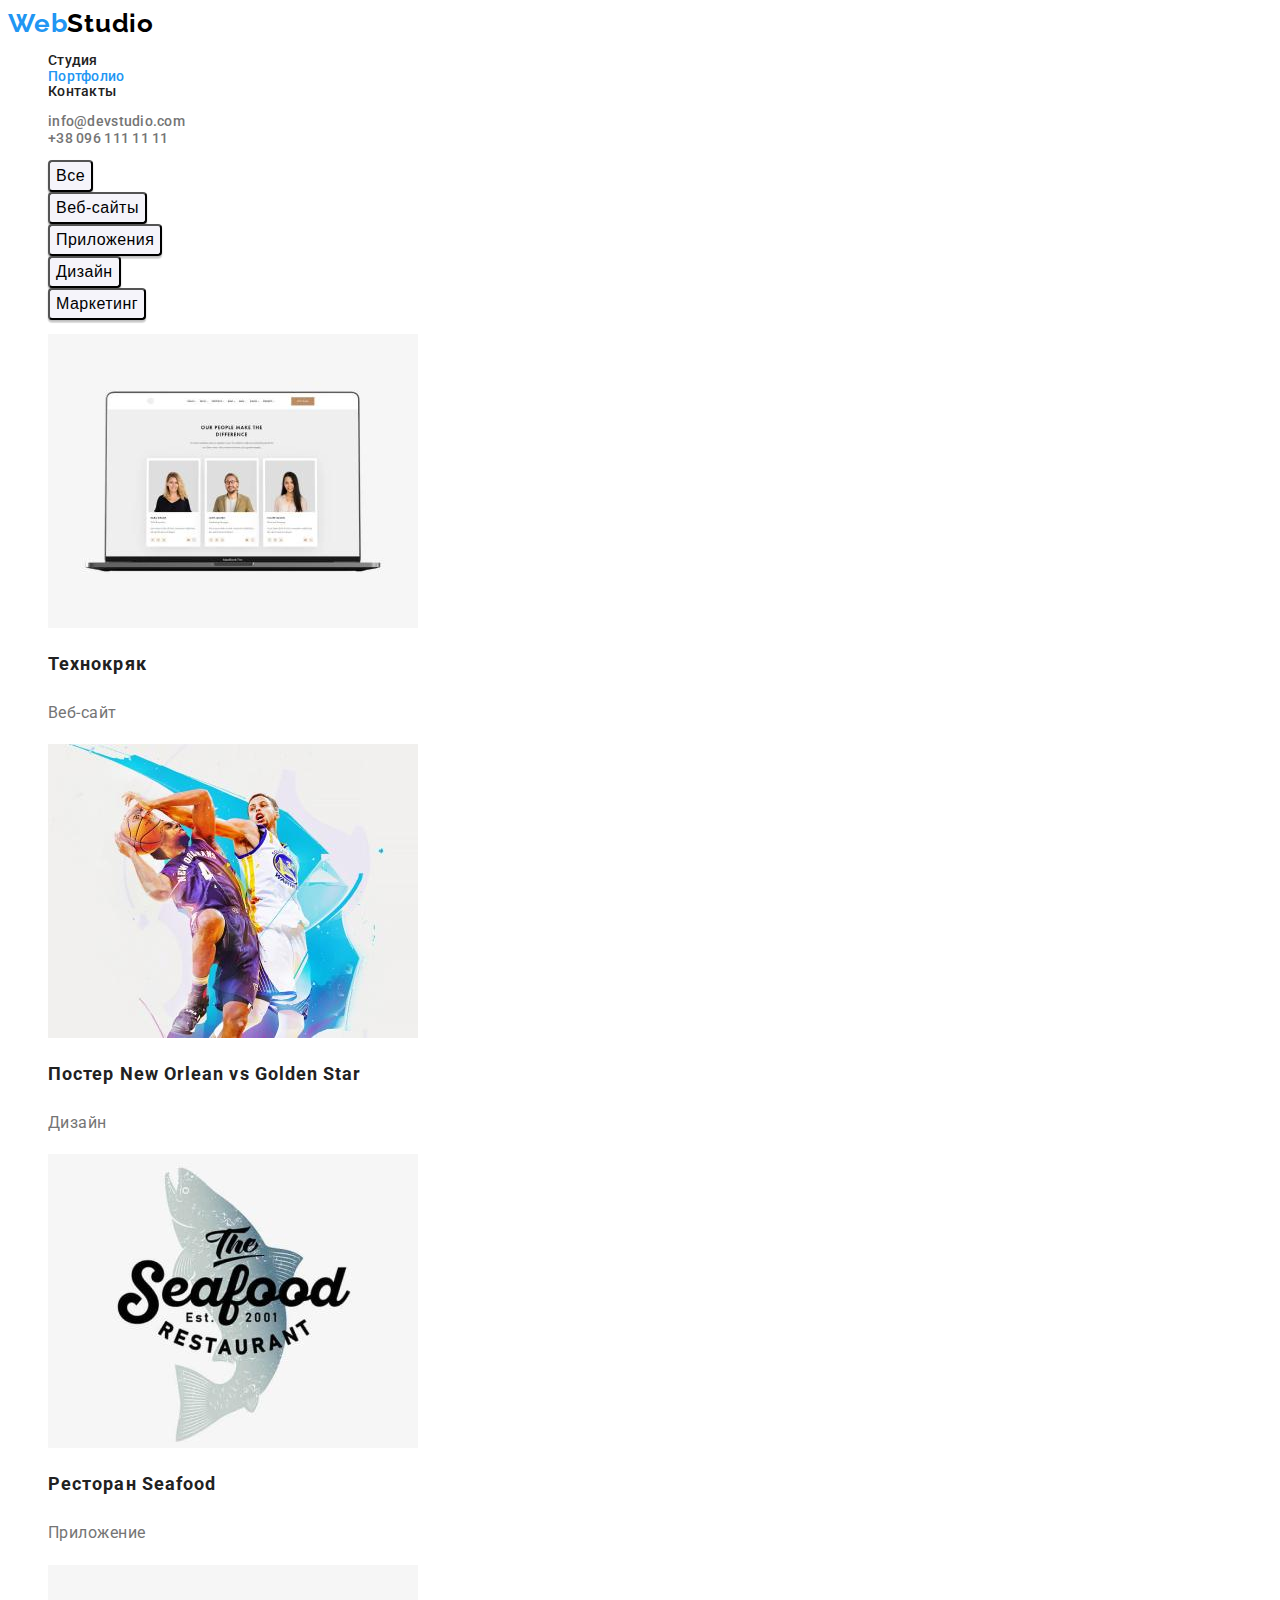
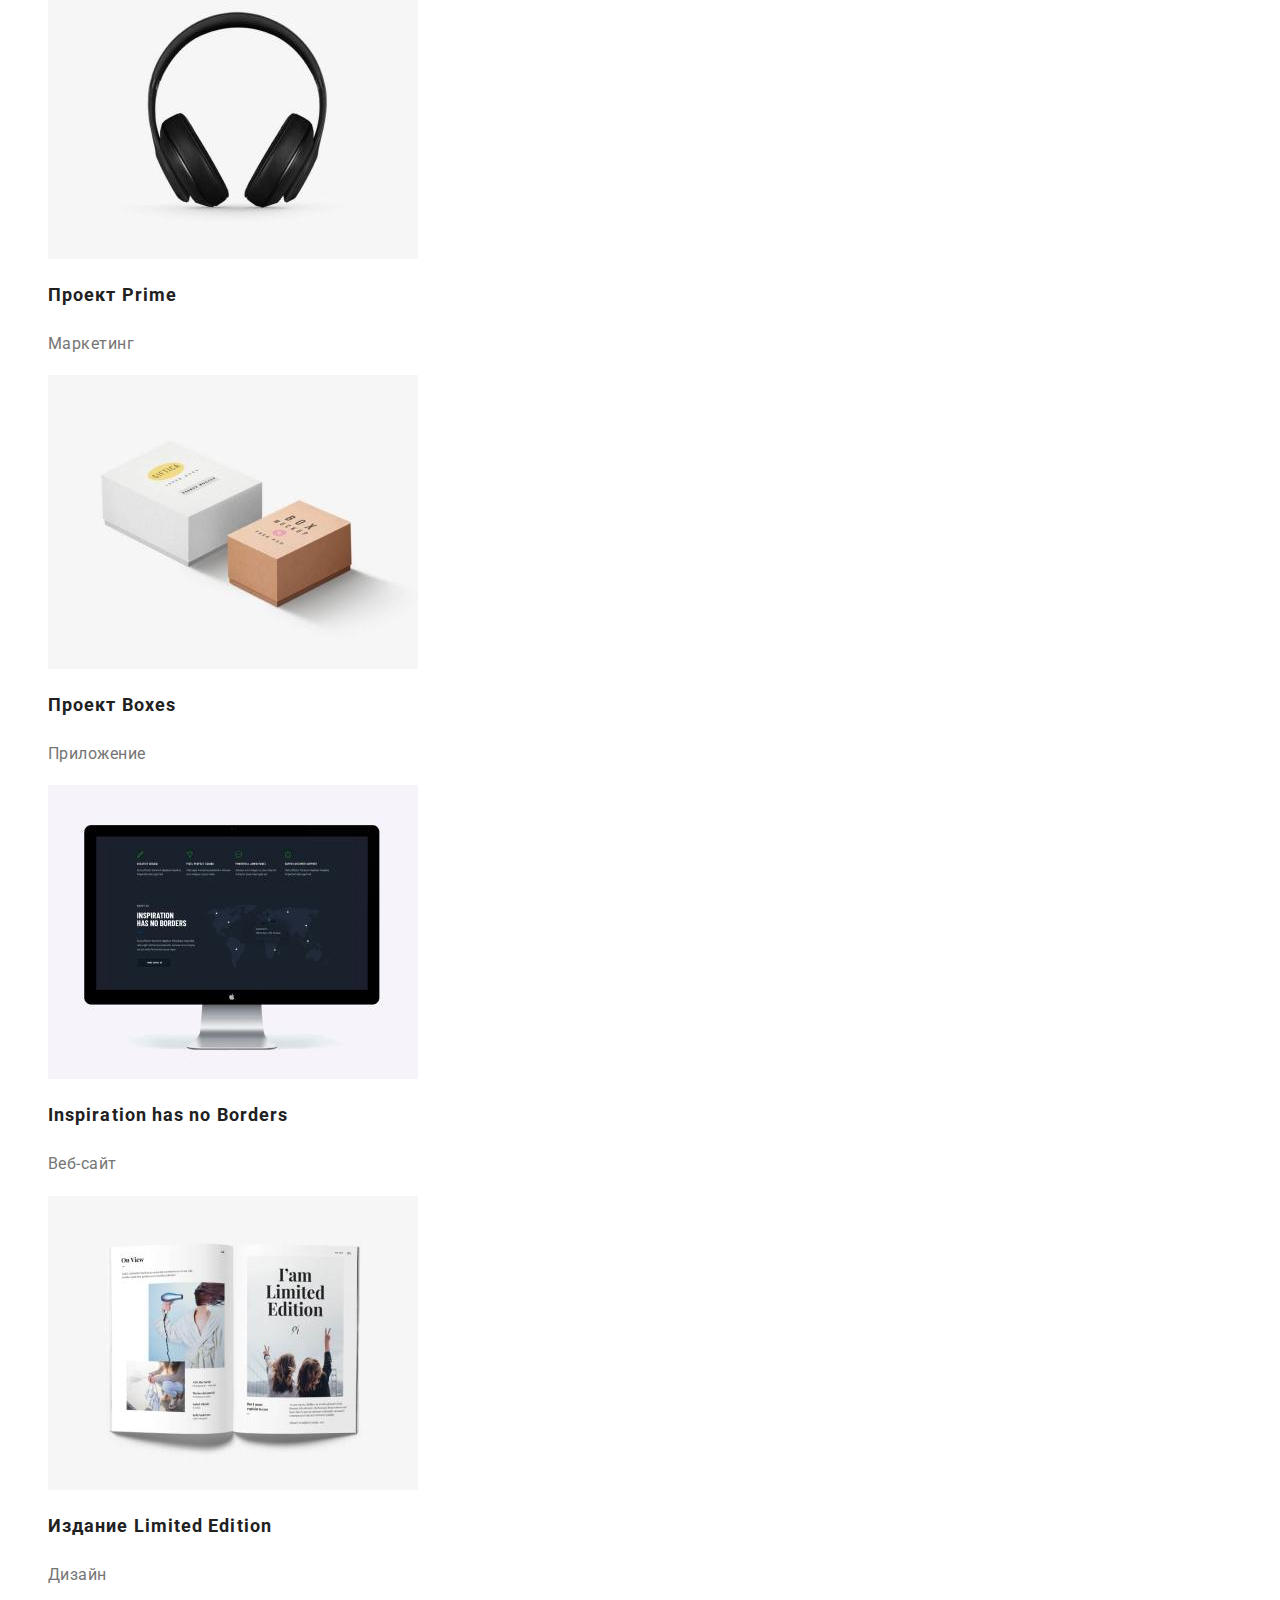
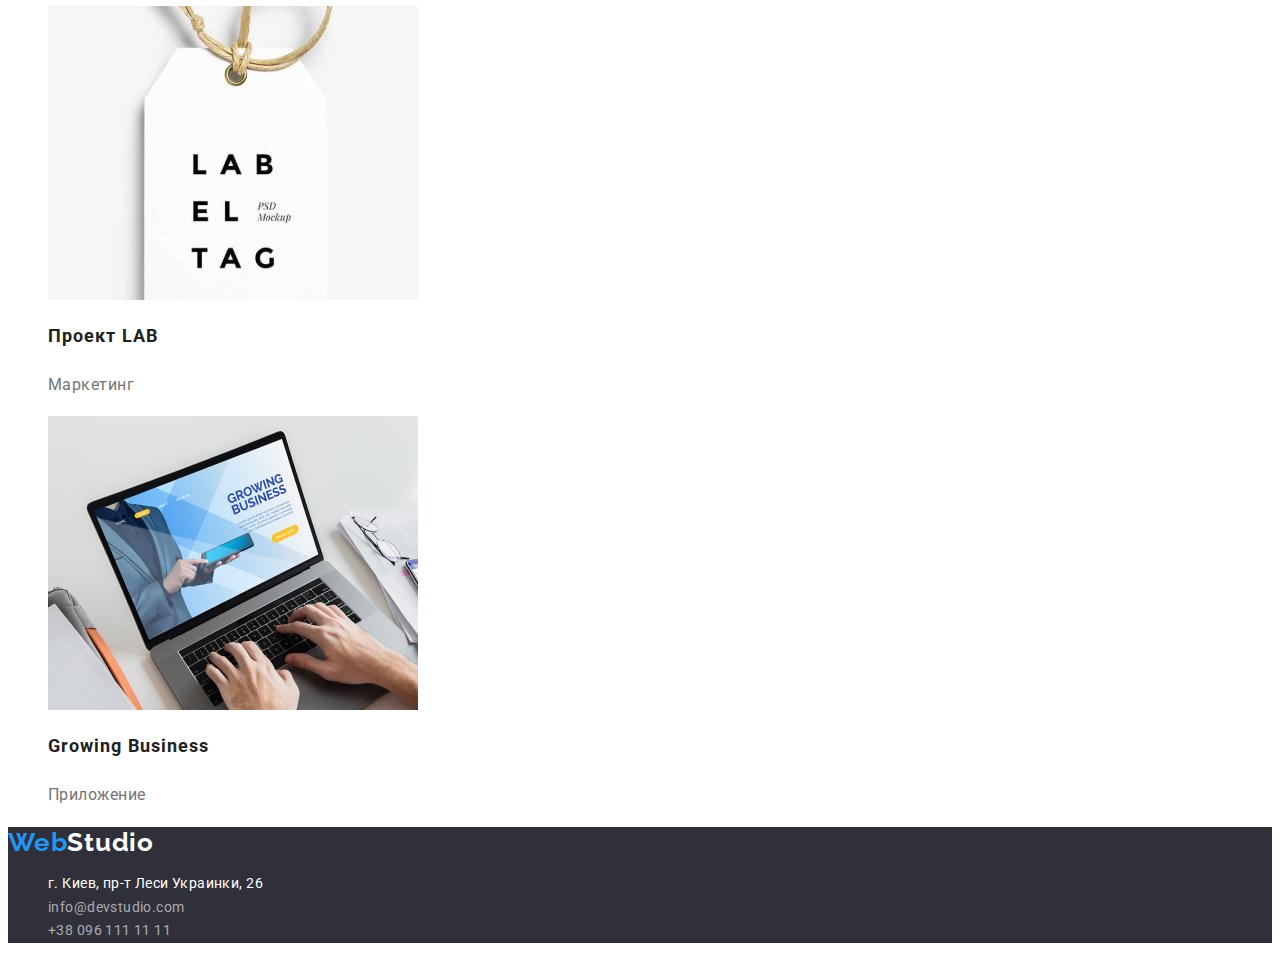
==== portfolio.html @ cdcf745a "перенесла файлы со второго дз" ====
<!DOCTYPE html>
<html lang="ru">
	<head>
		<meta charset="UTF-8" />
		<meta http-equiv="X-UA-Compatible" content="IE=edge" />
		<meta name="viewport" content="width=device-width, initial-scale=1.0" />
		<link rel="stylesheet" href="./css/styles.css" />
    <link rel="preconnect" href="https://fonts.googleapis.com">
<link rel="preconnect" href="https://fonts.gstatic.com" crossorigin>
<link href="https://fonts.googleapis.com/css2?family=Montserrat:wght@400;700&family=Raleway:wght@700&family=Roboto:wght@400;500;700;900&display=swap" rel="stylesheet"> 
		<title>Портфолио компании WebStudio</title>
	</head>
  <body>
    <!--Шапка сайта-->
    <header class="header">
			<nav class="header-nav">
				<a href="./index.html" class="logo"><span class="logo-web">Web</span>Studio</a>

				<ul class="menu-nav">
					<li><a class="nav-link" href="./index.html">Студия</a></li>
					<li><a class="nav-link act" href="./portfolio.html">Портфолио</a></li>
					<li><a class="nav-link" href="">Контакты</a></li>
				</ul>
			</nav>
			<ul class="menu-nav-cont">
				<li><a class="nav-cont" href="mailto:info@devstudio.com">info@devstudio.com</a></li>
				<li><a class="nav-cont" href="tel:+380961111111">+38 096 111 11 11</a></li>
			</ul>
		</header>

    <!--Основной окнтент-->
    <main>

      <h1 class="visually-hidden">Портфолио наших работ</h1>
      <!--Меню портфолио-->
      <section class="menu-btn">
        <ul class="menu-btn-list">
          <li><button type="button" class="filtre">Все</button></li>
          <li><button type="button" class="filtre">Веб-сайты</button></li>
          <li><button type="button" class="filtre">Приложения</button></li>
          <li><button type="button" class="filtre">Дизайн</button></li>
          <li><button type="button" class="filtre">Маркетинг</button></li>
        </ul>

        <!--Портфолио-->

        <ul>
          <li class="portfolio-cart">
            <a href="" target="_blank" class="cart-link"><img src="./images/1img.jpg" alt="" />
            <h2 class="portfolio-title">Технокряк</h2>
            <p class="portfolio-text">Веб-сайт</p>
          </a>
          </li>
          <li class="portfolio-cart">
            <a href="" target="_blank" class="cart-link"><img src="./images/2img.jpg" alt="" />
            <h2 class="portfolio-title">Постер New Orlean vs Golden Star</h2>
            <p class="portfolio-text">Дизайн</p>
          </a>
          </li>
          <li class="portfolio-cart">
            <a href="" target="_blank" class="cart-link"><img src="./images/3img.jpg" alt="" />
            <h2 class="portfolio-title">Ресторан Seafood</h2>
            <p class="portfolio-text">Приложение</p>
          </a>
          </li>
          <li class="portfolio-cart">
            <a href="" target="_blank" class="cart-link"><img src="./images/4img.jpg" alt="" />
            <h2 class="portfolio-title">Проект Prime</h2>
            <p class="portfolio-text">Маркетинг</p>
          </a>
          </li>
          <li class="portfolio-cart">
            <a href="" target="_blank" class="cart-link"><img src="./images/5img.jpg" alt="" />
            <h2 class="portfolio-title">Проект Boxes</h2>
            <p class="portfolio-text">Приложение</p>
          </a>
          </li>
          <li class="portfolio-cart">
            <a href="" target="_blank" class="cart-link"><img src="./images/6img.jpg" alt="" />
            <h2 class="portfolio-title">Inspiration has no Borders</h2>
            <p class="portfolio-text">Веб-сайт</p>
          </a>
          </li>
          <li class="portfolio-cart">
            <a href="" target="_blank" class="cart-link"><img src="./images/7img.jpg" alt="" />
            <h2 class="portfolio-title">Издание Limited Edition</h2>
            <p class="portfolio-text">Дизайн</p>
          </a>
          </li>
          <li class="portfolio-cart">
            <a href="" target="_blank" class="cart-link"><img src="./images/8img.jpg" alt="" />
            <h2 class="portfolio-title">Проект LAB</h2>
            <p class="portfolio-text">Маркетинг</p>
          </a>
          </li>
          <li class="portfolio-cart">
            <a href="" target="_blank" class="cart-link"><img src="./images/9img.jpg" alt="" />
            <h2 class="portfolio-title">Growing Business</h2>
            <p class="portfolio-text">Приложение</p>
          </a>
          </li>
        </ul>
      </section>
    </main>
    <!--Футер-->
		<footer class="footer-section">
			<a href="./index.html" class="logo"><span class="logo-web">Web</span><span class="footer-studio">Studio</span></a>
			<address>
				<ul class="contact-footer">
					<li>
						<a class="address" href="https://goo.gl/maps/L429s9yHfbcvS6HbA" target="_blank" rel="noopener noreferrer nofollow">г. Киев, пр-т Леси Украинки, 26</a>
					</li>
					<li><a class="footer-cont" href="mailto:info@devstudio.com">info@devstudio.com</a></li>
				    <li><a class="footer-cont" href="tel:+380961111111">+38 096 111 11 11</a></li>
				</ul>
			</address>
		</footer>
  </body>
</html>
---- css/styles.css ----
/* Основные цвета:
Цвет заголовков #212121
Цвет текста #757575
Белый цвет #FFFFFF
Фон Героя и подвала #2F303A
Цвет Акцыента #2196F3
Второй акцент кнопки #188CE8
Цвет почты/тел в подвале rgba(255, 255, 255, 0.6)
Цвет фона Наша команда #F5F4FA
Черный цвет #000000
Тень кнопки в портфолио box-shadow:
0px 3px 1px rgba(0, 0, 0, 0.1), 
0px 1px 2px rgba(0, 0, 0, 0.08), 
0px 2px 2px rgba(0, 0, 0, 0.12);
*/

:root {
  --h-text-color:#212121;
  --text-color:#757575;
  --white-color:#FFFFFF;
  --hero-back-color:#2F303A;
  --accent-color:#2196F3;
  --button-accent-color:#188CE8;
  --fot-con-text-color:rgba(255, 255, 255, 0.6);
  --team-back-color:#F5F4FA;
  --black-color: #000000;
  --box-shadow-color: 
  0px 3px 1px rgba(0, 0, 0, 0.1), 
  0px 1px 2px rgba(0, 0, 0, 0.08), 
  0px 2px 2px rgba(0, 0, 0, 0.12);
}

/* BODY */

body {
  background-color: var(--white-color);
  color: var(--text-color);
  font-family: Roboto, sans-serif;
  letter-spacing: 0.03em;
  font-size: 14px;
}

/* HEADER */

.logo {
color: var(--black-color);
font-family: 'Raleway';
font-weight: 700;
font-size: 26px;
line-height: 1.2;
letter-spacing: 0.03em;
text-decoration: none;
}

.logo-web {
    color: var(--accent-color);
}

.header-nav {
  font-weight: 500;
  line-height: 1.1;
  letter-spacing: 0.02em;
}

.menu-nav {
  list-style: none;
}

.logo, .nav-link, .nav-cont {
  text-decoration: none;
}

.menu-nav .nav-link {
  color: var(--h-text-color);
}

.nav-menu .nav-link {
    color:var(--h-text-color);
    list-style: none;
    font-weight: 500;
    line-height: 1.1;
    letter-spacing: 0.02em;

}

.menu-nav .nav-link.act {
    color: var(--accent-color);
}

.menu-nav-cont {
  list-style: none;
}

.nav-cont {
    color:var(--text-color);
    font-weight: 500;
    line-height: 1.1;
    letter-spacing: 0.02em;
}

.nav-cont:hover,
.nav-cont:focus {
    color: var(--accent-color);
}

/* HERO */

.hero {
    background: var(--hero-back-color);
}

.hero-title {
    font-weight: 900;
    text-align: center;
    font-weight: 900;
    font-size: 44px;
    line-height: 1.4;
    letter-spacing: 0.06em;
    text-transform: uppercase;
    color: var(--white-color);
  }

  /* BUTTOM */
  .button {
    font-weight: 700;
    font-size: 16px;
    line-height: 1.5;
    color: var(--white-color);
    background: var(--accent-color);
    width: 200px;
    height: 50px;
    letter-spacing: 0.06em;
  }

  .button:hover,
  .button:focus {
    background: var(--button-accent-color);
    
  }

/* Особенности компании */
.visually-hidden {
  position: absolute; 
  width: 1px; 
  height: 1px; 
  margin: -1px; 
  border: 0; 
  padding: 0; 
  white-space: nowrap; 
  clip-path: inset(100%); 
  clip: rect(0 0 0 0); 
  overflow: hidden;
  }

  .skils-com-lict {
    list-style: none;
  }

.com-item-title {
  font-weight: 700;
  font-size: 14px;
  line-height: 1.1;
  letter-spacing: 0.03em;
  text-transform: uppercase;
  color: var(--h-text-color);
}

.com-item-text {
  line-height: 1.7;
  letter-spacing: 0.03em;
}
  
/* Чемы мы занимаемся */

.work-title {
  font-weight: 700;
  font-size: 36px;
  line-height: 1.16;
  text-align: center;
  letter-spacing: 0.03em;
  color: var(--h-text-color);
}

.work-list {
  list-style: none;
}

  /* Наша команда */

 .team {
    background-color: var(--team-back-color);
 }
 
 .team-title {
  font-weight: 700;
  font-size: 36px;
  line-height: 1.16;
  text-align: center;
  letter-spacing: 0.03em;
  color: var(--h-text-color);
 }

 .team-list {
  list-style: none;
 }

 .cart-team {
background-color: var(--white-color);
 }

.cart-title {
  text-align: center;
  font-weight: 500;
  font-size: 16px;
  line-height: 1.18;
  letter-spacing: 0.03em;
  color: var(--h-text-color);
}

 .cart-text {
  text-align: center;
  font-size: 16px;
  line-height: 1.18;
  letter-spacing: 0.03em;
 }


 /* Страница Портфолио */

.menu-btn-list {
  list-style: none;
}

.filtre {
  text-align: center;
  letter-spacing: 0.03em;
  background: var(--team-back-color);
  border-radius: 4px;
  font-weight: 500;
  font-size: 16px;
  line-height: 1.62;
  box-shadow: var(--box-shadow-color);
}

.filtre:hover,
.filtre:focus {
  background: var(--accent-color);
  color: var(--white-color);
}

.portfolio-cart {
  background: var(--white-color);
  list-style: none;
}

.cart-link {
  text-decoration: none;
}

.portfolio-title {
  font-weight: 700;
  font-size: 18px;
  line-height: 2;
  letter-spacing: 0.06em;
  color: var(--h-text-color);
}

.portfolio-text {
  color: var(--text-color);
  font-size: 16px;
  line-height: 1.9;
  letter-spacing: 0.03em;
}

  /* FOOTER */

  .footer-section {
    background-color: var(--hero-back-color);

  }

.contact-footer {
  font-style: normal;
  list-style: none;
}

.address, .footer-cont {
  text-decoration: none;
} 

.footer-studio {
  color: var(--white-color);
}

  .address {
    line-height: 1.7;
    letter-spacing: 0.03em;
    color: var(--white-color);
  }

  .address:hover,
  .address:focus {
    color: var(--accent-color);
}

  .footer-cont {
    line-height: 1.7;
    letter-spacing: 0.03em;
    color: var(--fot-con-text-color);
}

.footer-cont:hover,
.footer-cont:focus {
    color: var(--accent-color);
}
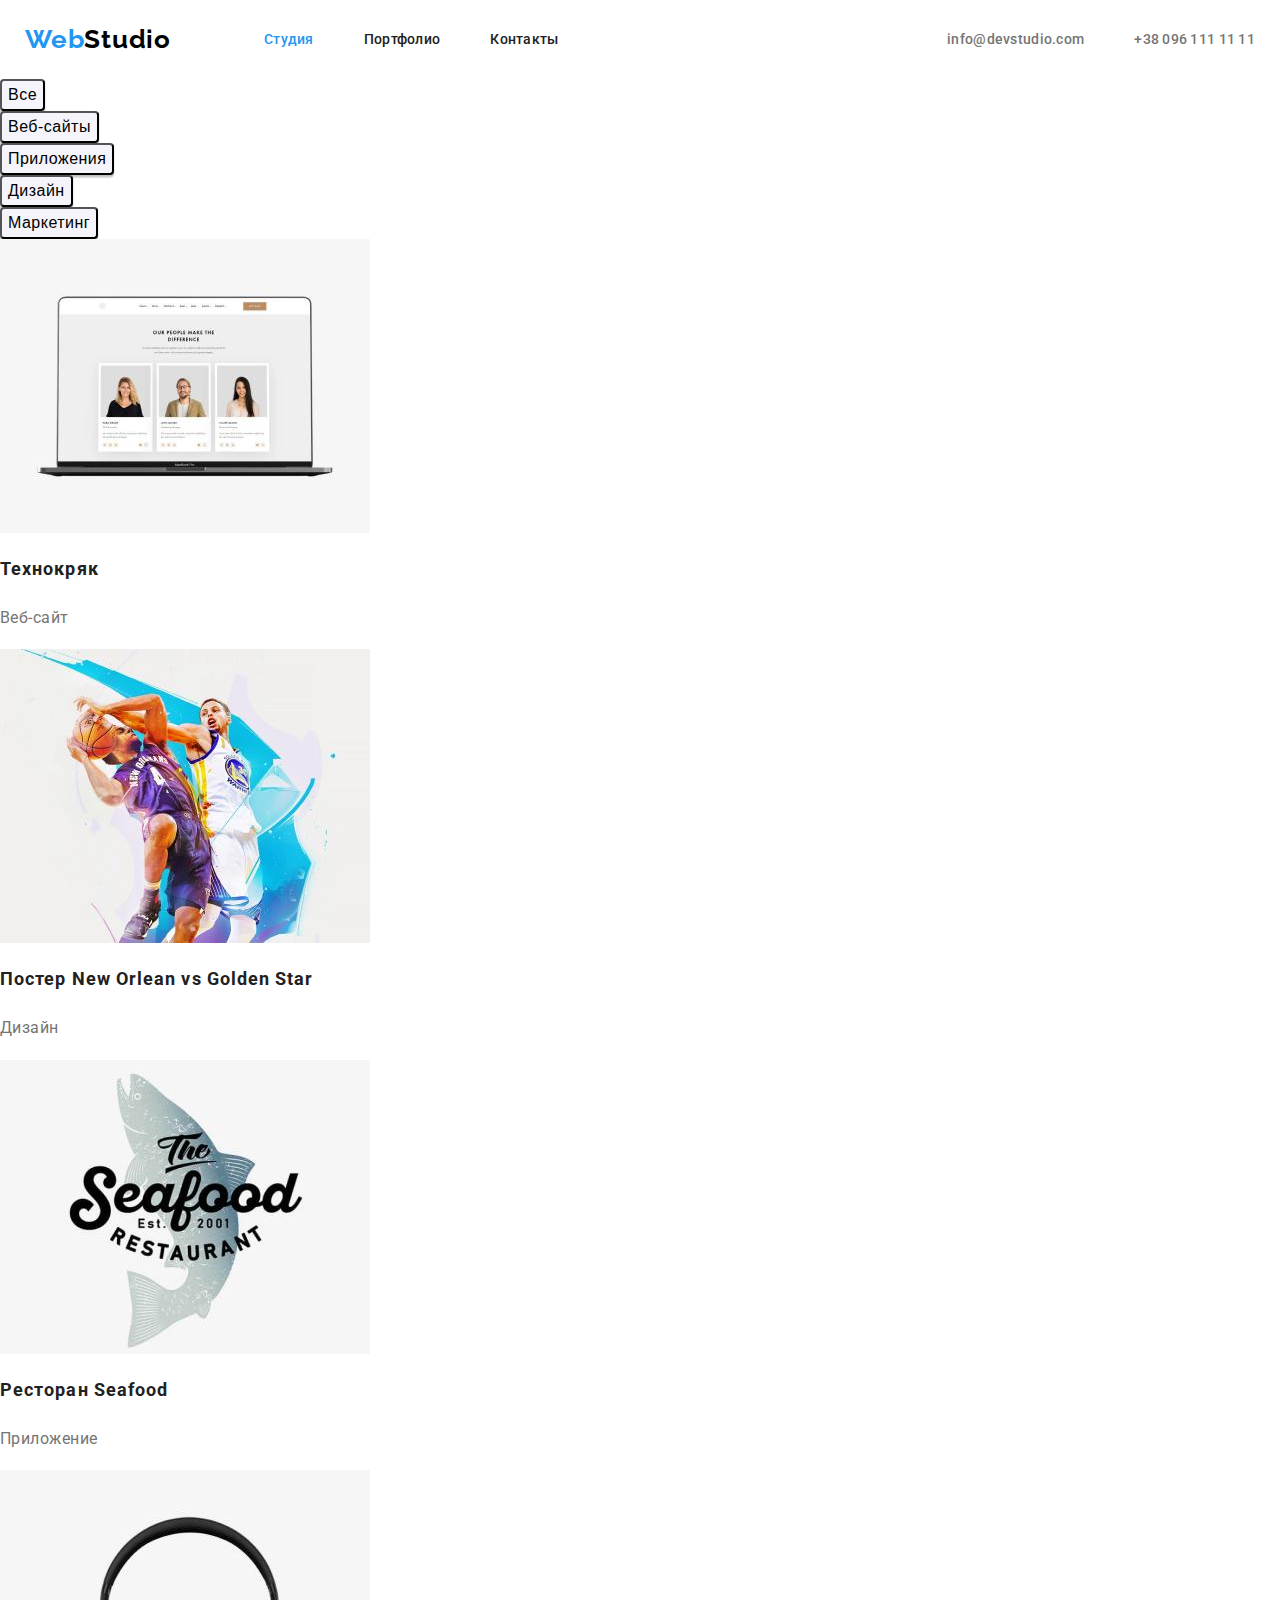
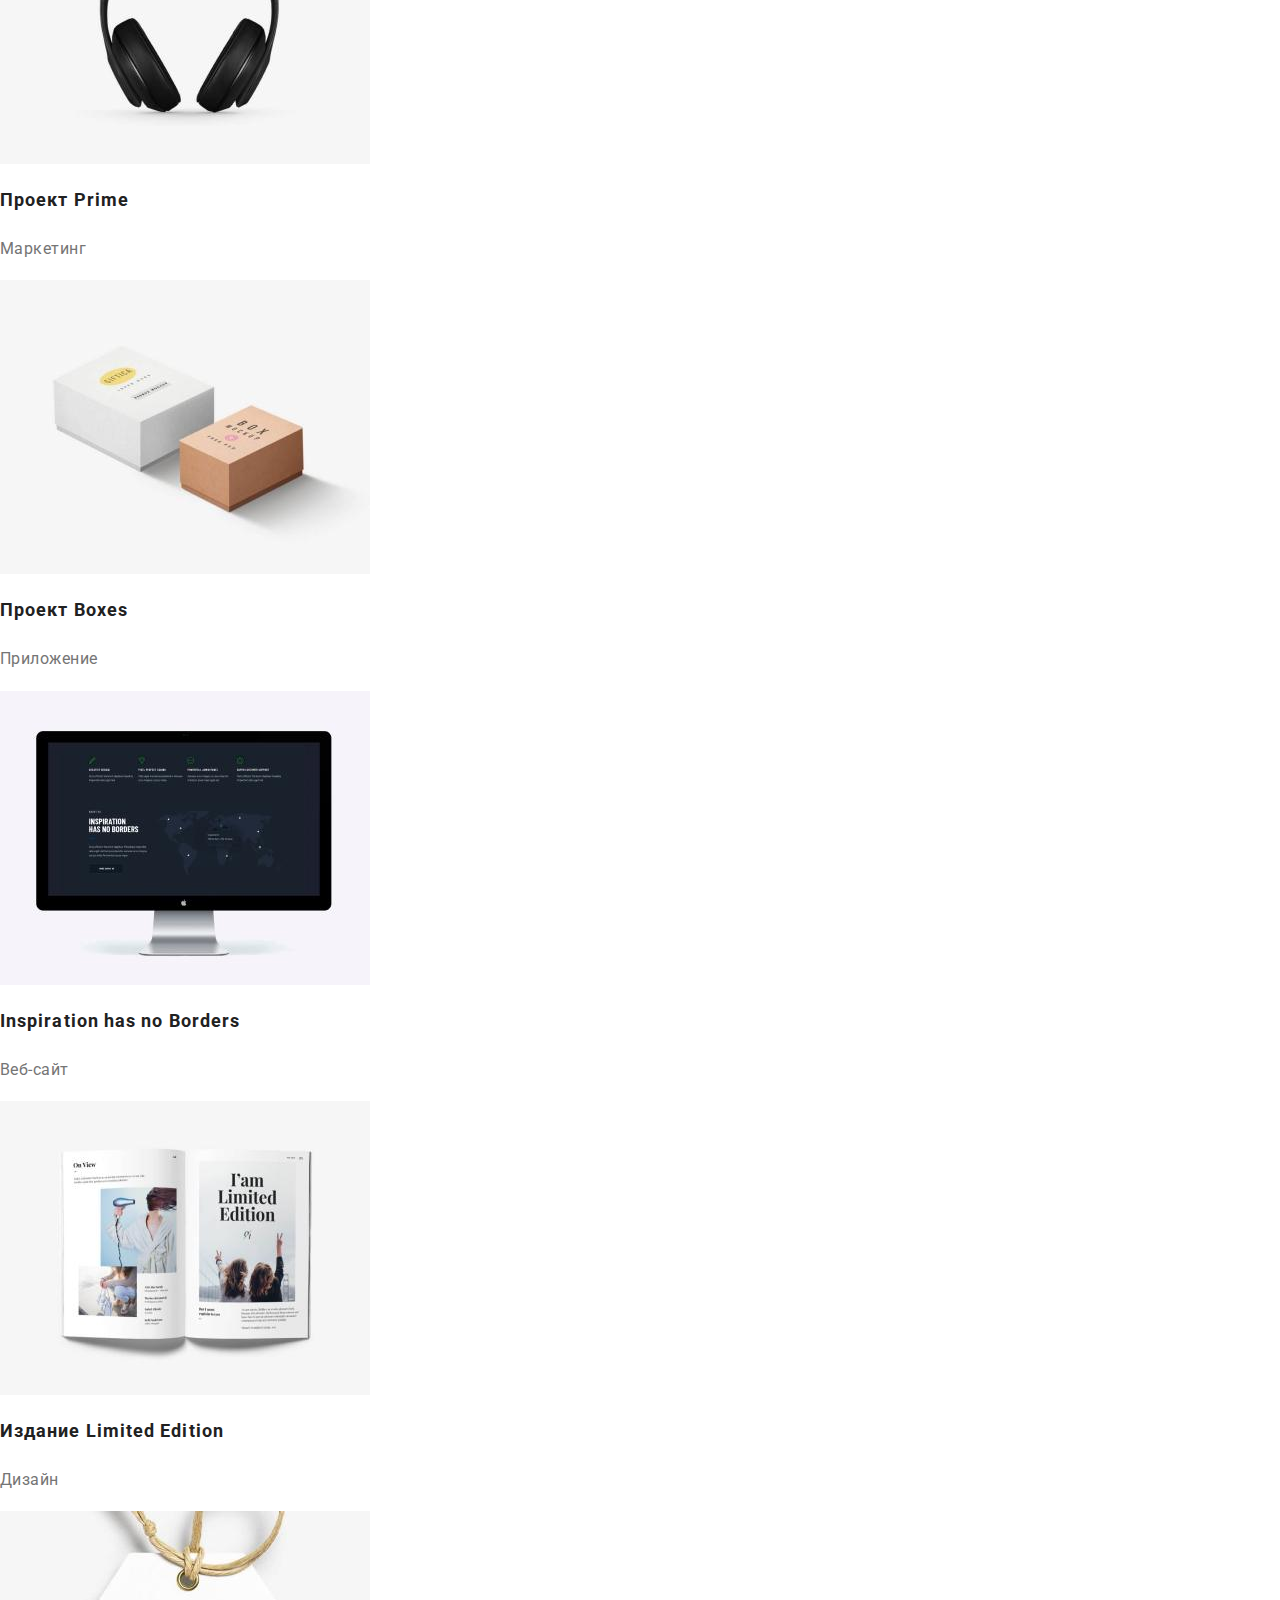
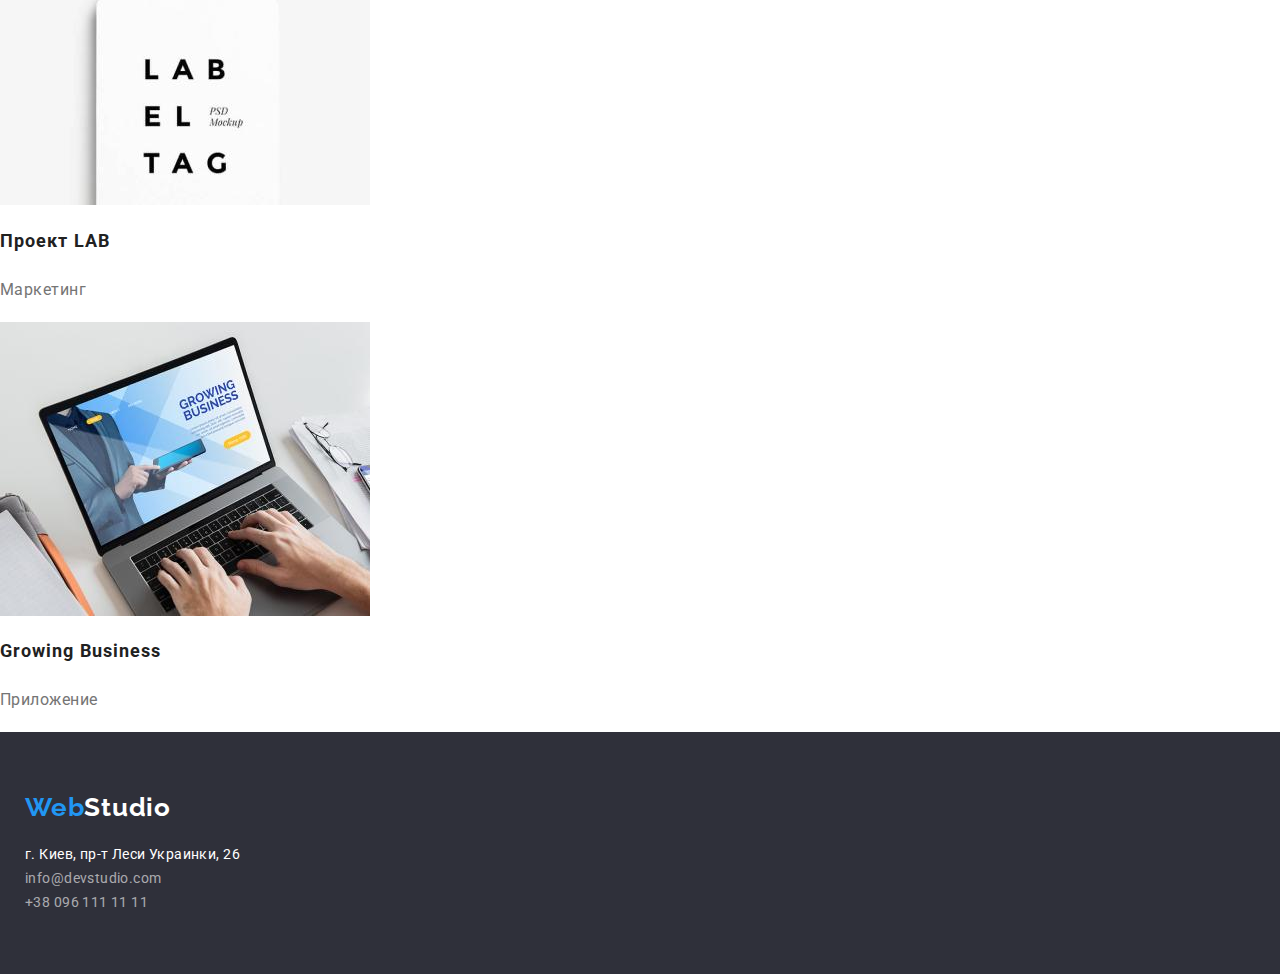
==== commit 19901397: "Update portfolio.html" ====
--- a/portfolio.html
+++ b/portfolio.html
@@ -4,6 +4,7 @@
 		<meta charset="UTF-8" />
 		<meta http-equiv="X-UA-Compatible" content="IE=edge" />
 		<meta name="viewport" content="width=device-width, initial-scale=1.0" />
+    <link rel="stylesheet" href="node_modules/modern-normalize/modern-normalize.css">
 		<link rel="stylesheet" href="./css/styles.css" />
     <link rel="preconnect" href="https://fonts.googleapis.com">
 <link rel="preconnect" href="https://fonts.gstatic.com" crossorigin>
@@ -12,20 +13,23 @@
 	</head>
   <body>
     <!--Шапка сайта-->
-    <header class="header">
+		<header class="header">
+			<div class="conteiner header-nav">
 			<nav class="header-nav">
 				<a href="./index.html" class="logo"><span class="logo-web">Web</span>Studio</a>
 
 				<ul class="menu-nav">
-					<li><a class="nav-link" href="./index.html">Студия</a></li>
-					<li><a class="nav-link act" href="./portfolio.html">Портфолио</a></li>
-					<li><a class="nav-link" href="">Контакты</a></li>
+					<li class="item"><a class="nav-link act" href="./index.html">Студия</a></li>
+					<li class="item"><a class="nav-link" href="./portfolio.html">Портфолио</a></li>
+					<li class="item"><a class="nav-link" href="">Контакты</a></li>
 				</ul>
 			</nav>
+
 			<ul class="menu-nav-cont">
-				<li><a class="nav-cont" href="mailto:info@devstudio.com">info@devstudio.com</a></li>
-				<li><a class="nav-cont" href="tel:+380961111111">+38 096 111 11 11</a></li>
+				<li class="item"><a class="nav-cont" href="mailto:info@devstudio.com">info@devstudio.com</a></li>
+				<li class="item"><a class="nav-cont" href="tel:+380961111111">+38 096 111 11 11</a></li>
 			</ul>
+		</div>
 		</header>
 
     <!--Основной окнтент-->
@@ -104,7 +108,8 @@
     </main>
     <!--Футер-->
 		<footer class="footer-section">
-			<a href="./index.html" class="logo"><span class="logo-web">Web</span><span class="footer-studio">Studio</span></a>
+			<div class="conteiner">
+			<a href="./index.html" class="logo foot"><span class="logo-web">Web</span><span class="footer-studio">Studio</span></a>
 			<address>
 				<ul class="contact-footer">
 					<li>
@@ -114,6 +119,7 @@
 				    <li><a class="footer-cont" href="tel:+380961111111">+38 096 111 11 11</a></li>
 				</ul>
 			</address>
+		</div>
 		</footer>
   </body>
 </html>
--- a/css/styles.css
+++ b/css/styles.css
@@ -38,9 +38,28 @@
   font-family: Roboto, sans-serif;
   letter-spacing: 0.03em;
   font-size: 14px;
+  margin: 0;
+}
+
+ul {
+  padding-left: 0;
+  margin: 0;
 }
 
 /* HEADER */
+
+.conteiner {
+  width: 1230px;
+  padding-left: 15px;
+  padding-right: 15px;
+  margin-left: auto;
+  margin-right: auto;
+}
+
+.header-nav {
+  display: flex;
+  align-items: center;
+}
 
 .logo {
 color: var(--black-color);
@@ -63,7 +82,14 @@
 }
 
 .menu-nav {
-  list-style: none;
+  display: flex;
+  list-style: none;
+  margin-left: 93px;
+}
+
+.menu-nav .item + .item {
+  margin-left: 50px;
+
 }
 
 .logo, .nav-link, .nav-cont {
@@ -71,6 +97,9 @@
 }
 
 .menu-nav .nav-link {
+  display: block;
+  padding-top: 32px;
+  padding-bottom: 32px;
   color: var(--h-text-color);
 }
 
@@ -88,7 +117,13 @@
 }
 
 .menu-nav-cont {
-  list-style: none;
+  display: flex;
+  list-style: none;
+  margin-left: auto;
+}
+
+.menu-nav-cont .item + .item {
+  margin-left: 50px;
 }
 
 .nav-cont {
@@ -96,6 +131,9 @@
     font-weight: 500;
     line-height: 1.1;
     letter-spacing: 0.02em;
+    display: inline-block;
+    padding-top: 32px;
+    padding-bottom: 32px;
 }
 
 .nav-cont:hover,
@@ -110,18 +148,23 @@
 }
 
 .hero-title {
-    font-weight: 900;
-    text-align: center;
-    font-weight: 900;
-    font-size: 44px;
-    line-height: 1.4;
-    letter-spacing: 0.06em;
-    text-transform: uppercase;
-    color: var(--white-color);
+  display: block;
+  padding-top: 200px;
+  font-weight: 900;
+  text-align: center;
+  font-weight: 900;
+  font-size: 44px;
+  line-height: 1.4;
+  letter-spacing: 0.06em;
+  text-transform: uppercase;
+  color: var(--white-color);
+  margin: 0;
+  margin-bottom: 30px;
   }
 
   /* BUTTOM */
   .button {
+    display: block;
     font-weight: 700;
     font-size: 16px;
     line-height: 1.5;
@@ -130,6 +173,11 @@
     width: 200px;
     height: 50px;
     letter-spacing: 0.06em;
+    margin: 0;
+    border: 0;
+    border-radius: 4px;
+    margin-left: auto;
+    margin-right: auto;
   }
 
   .button:hover,
@@ -138,7 +186,9 @@
     
   }
 
+
 /* Особенности компании */
+
 .visually-hidden {
   position: absolute; 
   width: 1px; 
@@ -150,10 +200,12 @@
   clip-path: inset(100%); 
   clip: rect(0 0 0 0); 
   overflow: hidden;
+  margin: 0;
   }
 
   .skils-com-lict {
     list-style: none;
+    margin: 0;
   }
 
 .com-item-title {
@@ -163,11 +215,14 @@
   letter-spacing: 0.03em;
   text-transform: uppercase;
   color: var(--h-text-color);
+  margin: 0;
+  margin-bottom: 10px;
 }
 
 .com-item-text {
   line-height: 1.7;
   letter-spacing: 0.03em;
+  margin: 0;
 }
   
 /* Чемы мы занимаемся */
@@ -179,10 +234,17 @@
   text-align: center;
   letter-spacing: 0.03em;
   color: var(--h-text-color);
+  margin: 0;
+  margin-bottom: 50px;
 }
 
 .work-list {
   list-style: none;
+  margin: 0;
+}
+
+.img-item {
+  display: block;
 }
 
   /* Наша команда */
@@ -190,7 +252,7 @@
  .team {
     background-color: var(--team-back-color);
  }
- 
+
  .team-title {
   font-weight: 700;
   font-size: 36px;
@@ -198,10 +260,13 @@
   text-align: center;
   letter-spacing: 0.03em;
   color: var(--h-text-color);
+  margin: 0;
+  margin-bottom: 50px;
  }
 
  .team-list {
   list-style: none;
+  margin: 0;
  }
 
  .cart-team {
@@ -276,12 +341,21 @@
 
   .footer-section {
     background-color: var(--hero-back-color);
-
+  }
+
+  .logo.foot {
+    display: block;
+    padding-bottom: 20px;
+    padding-top: 60px;
   }
 
 .contact-footer {
+  display: block;
   font-style: normal;
   list-style: none;
+  margin: 0;
+  padding-left: 0;
+  padding-bottom: 60px;
 }
 
 .address, .footer-cont {
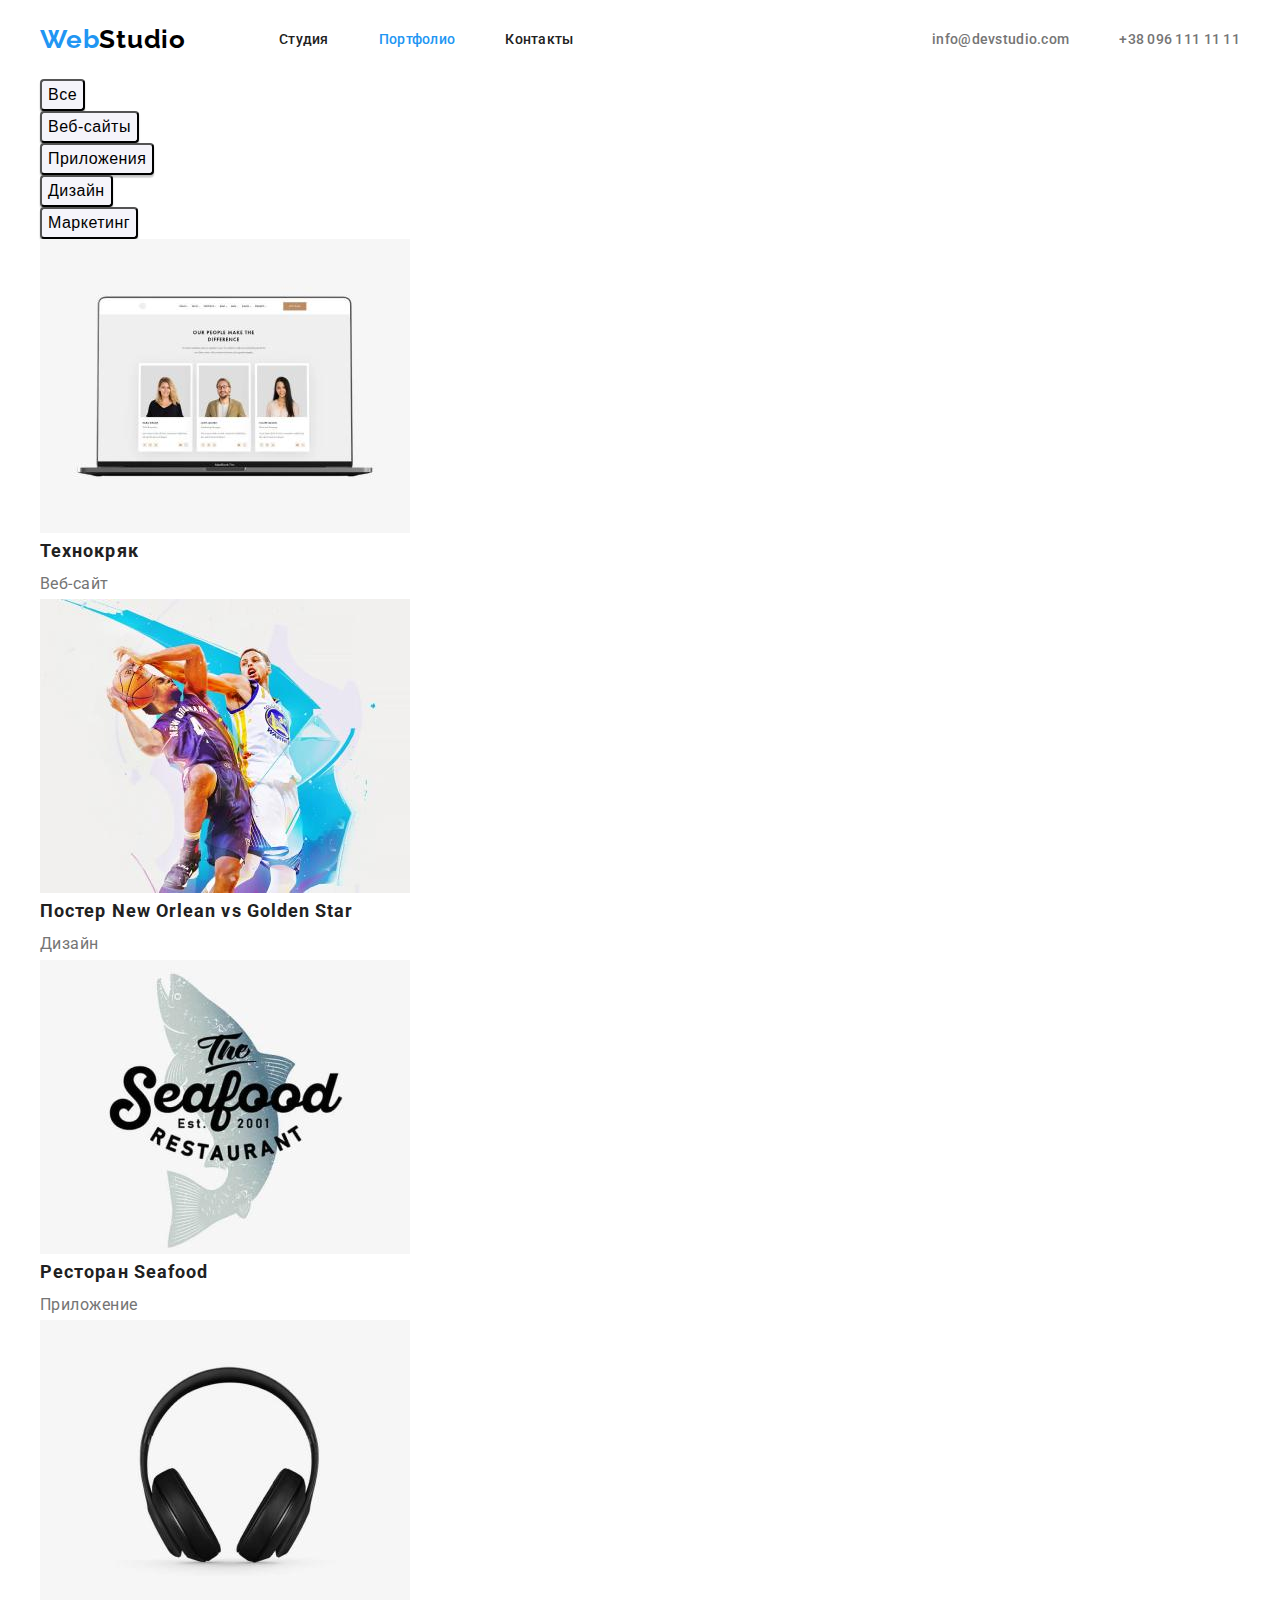
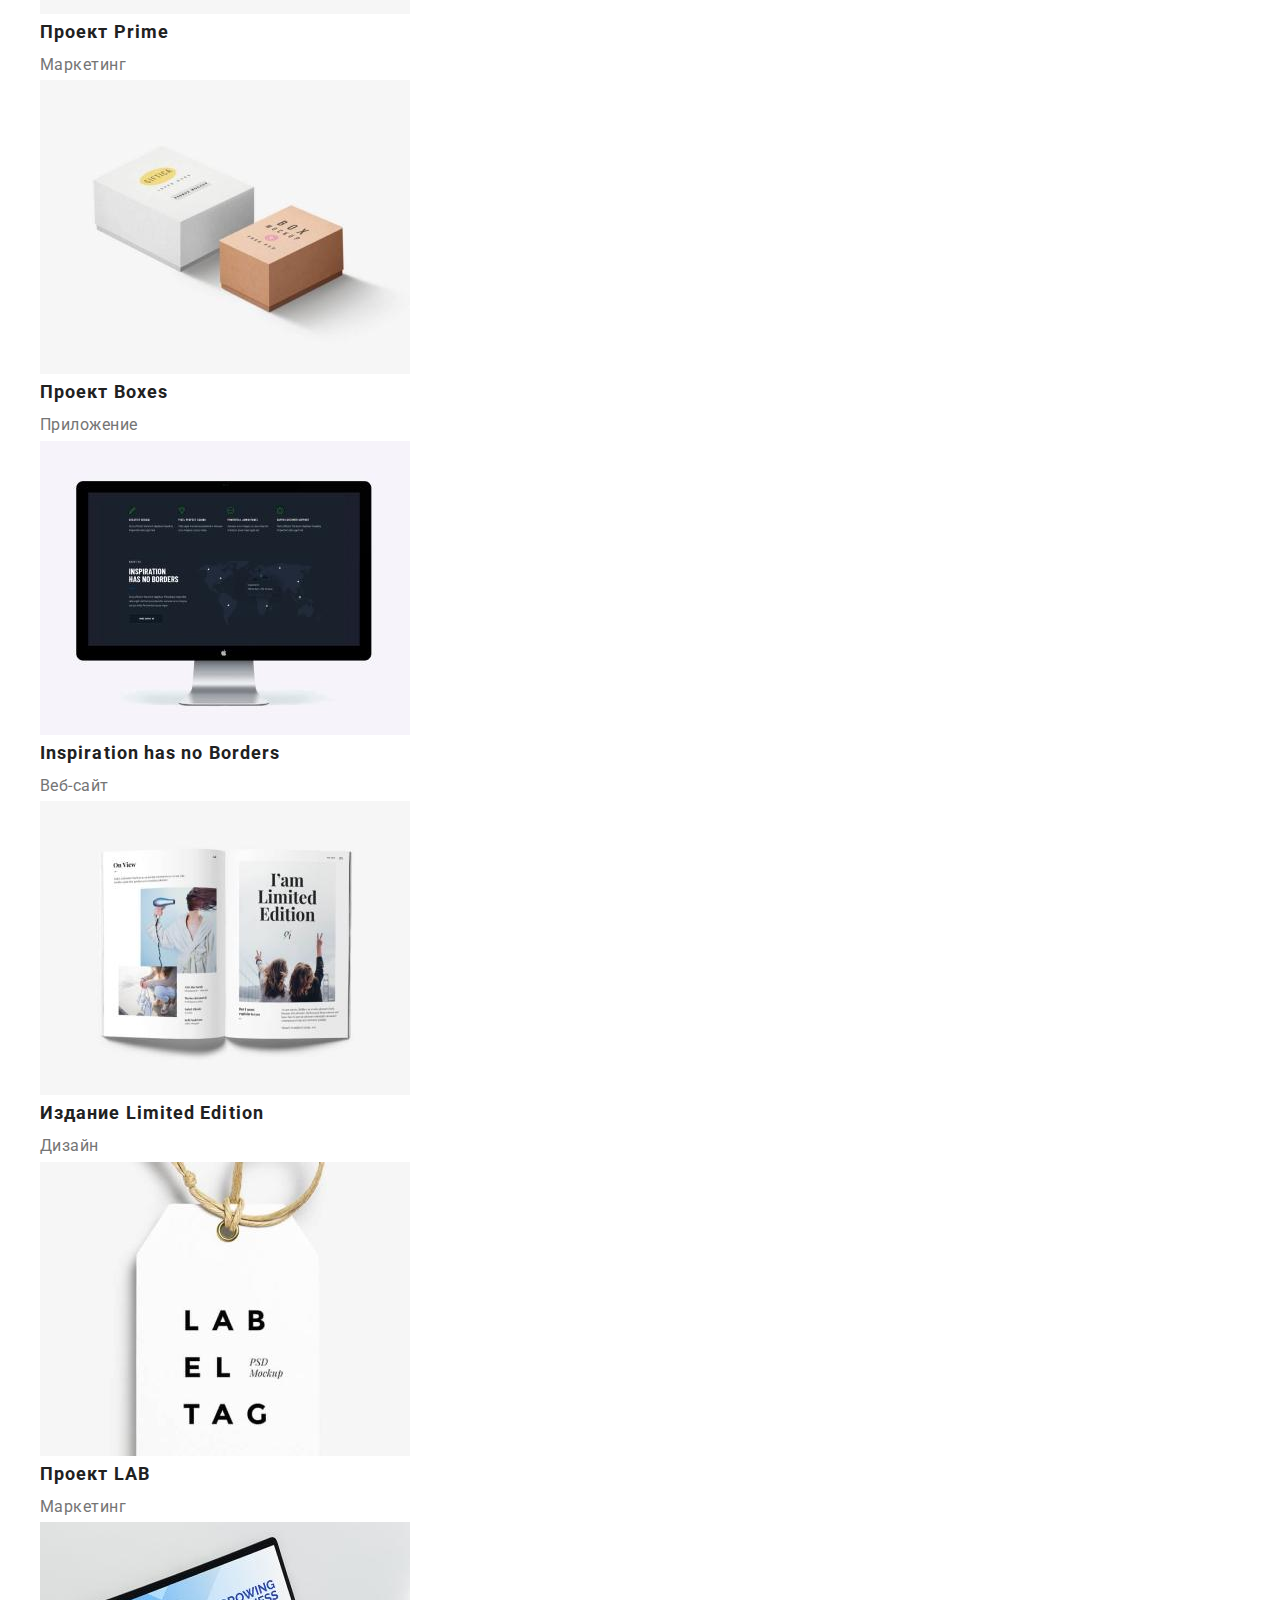
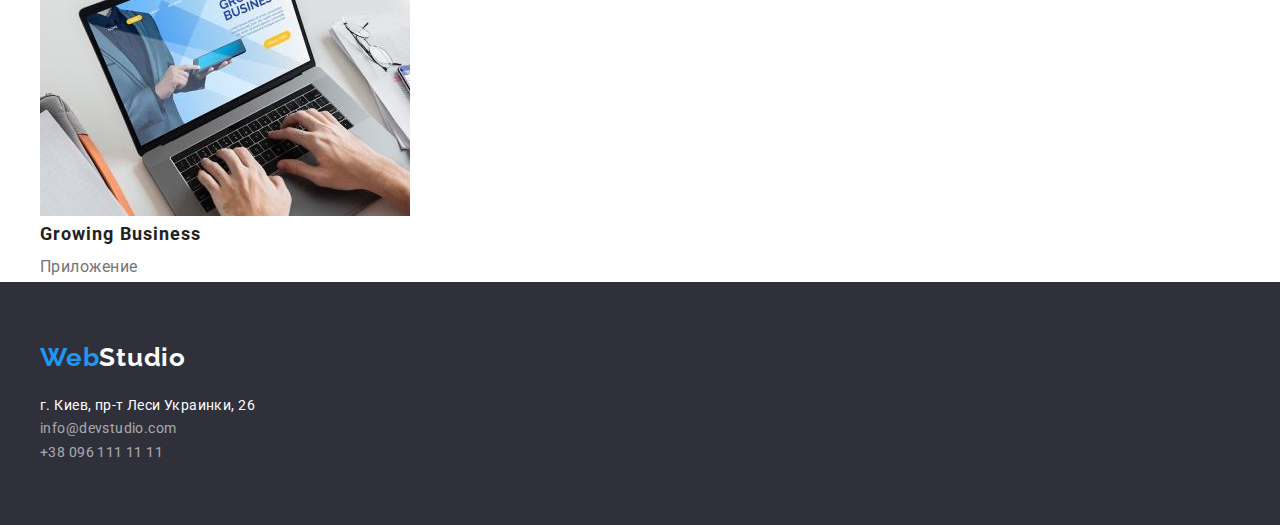
==== commit b31cc9ea: "правки" ====
--- a/portfolio.html
+++ b/portfolio.html
@@ -19,8 +19,8 @@
 				<a href="./index.html" class="logo"><span class="logo-web">Web</span>Studio</a>
 
 				<ul class="menu-nav">
-					<li class="item"><a class="nav-link act" href="./index.html">Студия</a></li>
-					<li class="item"><a class="nav-link" href="./portfolio.html">Портфолио</a></li>
+					<li class="item"><a class="nav-link" href="./index.html">Студия</a></li>
+					<li class="item"><a class="nav-link act" href="./portfolio.html">Портфолио</a></li>
 					<li class="item"><a class="nav-link" href="">Контакты</a></li>
 				</ul>
 			</nav>
@@ -38,6 +38,7 @@
       <h1 class="visually-hidden">Портфолио наших работ</h1>
       <!--Меню портфолио-->
       <section class="menu-btn">
+        <div class="conteiner">
         <ul class="menu-btn-list">
           <li><button type="button" class="filtre">Все</button></li>
           <li><button type="button" class="filtre">Веб-сайты</button></li>
@@ -104,11 +105,12 @@
           </a>
           </li>
         </ul>
+      </div>
       </section>
     </main>
     <!--Футер-->
 		<footer class="footer-section">
-			<div class="conteiner">
+			<div class="conteiner footer-content">
 			<a href="./index.html" class="logo foot"><span class="logo-web">Web</span><span class="footer-studio">Studio</span></a>
 			<address>
 				<ul class="contact-footer">
--- a/css/styles.css
+++ b/css/styles.css
@@ -41,15 +41,33 @@
   margin: 0;
 }
 
+p, 
+h1, 
+h2, 
+h3, 
+h4, 
+h5, 
+h6 {
+  margin: 0;
+}
+
 ul {
   padding-left: 0;
   margin: 0;
 }
 
+img {
+  display: block;
+}
+
+button { 
+  cursor: pointer;
+}
+
 /* HEADER */
 
 .conteiner {
-  width: 1230px;
+  width: 1200px;
   padding-left: 15px;
   padding-right: 15px;
   margin-left: auto;
@@ -147,9 +165,13 @@
     background: var(--hero-back-color);
 }
 
+.hero-content {
+  padding-top: 200px;
+  padding-bottom: 200px;
+}
+
 .hero-title {
   display: block;
-  padding-top: 200px;
   font-weight: 900;
   text-align: center;
   font-weight: 900;
@@ -158,7 +180,6 @@
   letter-spacing: 0.06em;
   text-transform: uppercase;
   color: var(--white-color);
-  margin: 0;
   margin-bottom: 30px;
   }
 
@@ -205,7 +226,6 @@
 
   .skils-com-lict {
     list-style: none;
-    margin: 0;
   }
 
 .com-item-title {
@@ -222,7 +242,6 @@
 .com-item-text {
   line-height: 1.7;
   letter-spacing: 0.03em;
-  margin: 0;
 }
   
 /* Чемы мы занимаемся */
@@ -234,17 +253,11 @@
   text-align: center;
   letter-spacing: 0.03em;
   color: var(--h-text-color);
-  margin: 0;
   margin-bottom: 50px;
 }
 
 .work-list {
   list-style: none;
-  margin: 0;
-}
-
-.img-item {
-  display: block;
 }
 
   /* Наша команда */
@@ -260,13 +273,11 @@
   text-align: center;
   letter-spacing: 0.03em;
   color: var(--h-text-color);
-  margin: 0;
   margin-bottom: 50px;
  }
 
  .team-list {
   list-style: none;
-  margin: 0;
  }
 
  .cart-team {
@@ -343,19 +354,20 @@
     background-color: var(--hero-back-color);
   }
 
+  .footer-content {
+    padding-top: 60px;
+    padding-bottom: 60px;
+  }
+
   .logo.foot {
     display: block;
     padding-bottom: 20px;
-    padding-top: 60px;
   }
 
 .contact-footer {
   display: block;
   font-style: normal;
   list-style: none;
-  margin: 0;
-  padding-left: 0;
-  padding-bottom: 60px;
 }
 
 .address, .footer-cont {
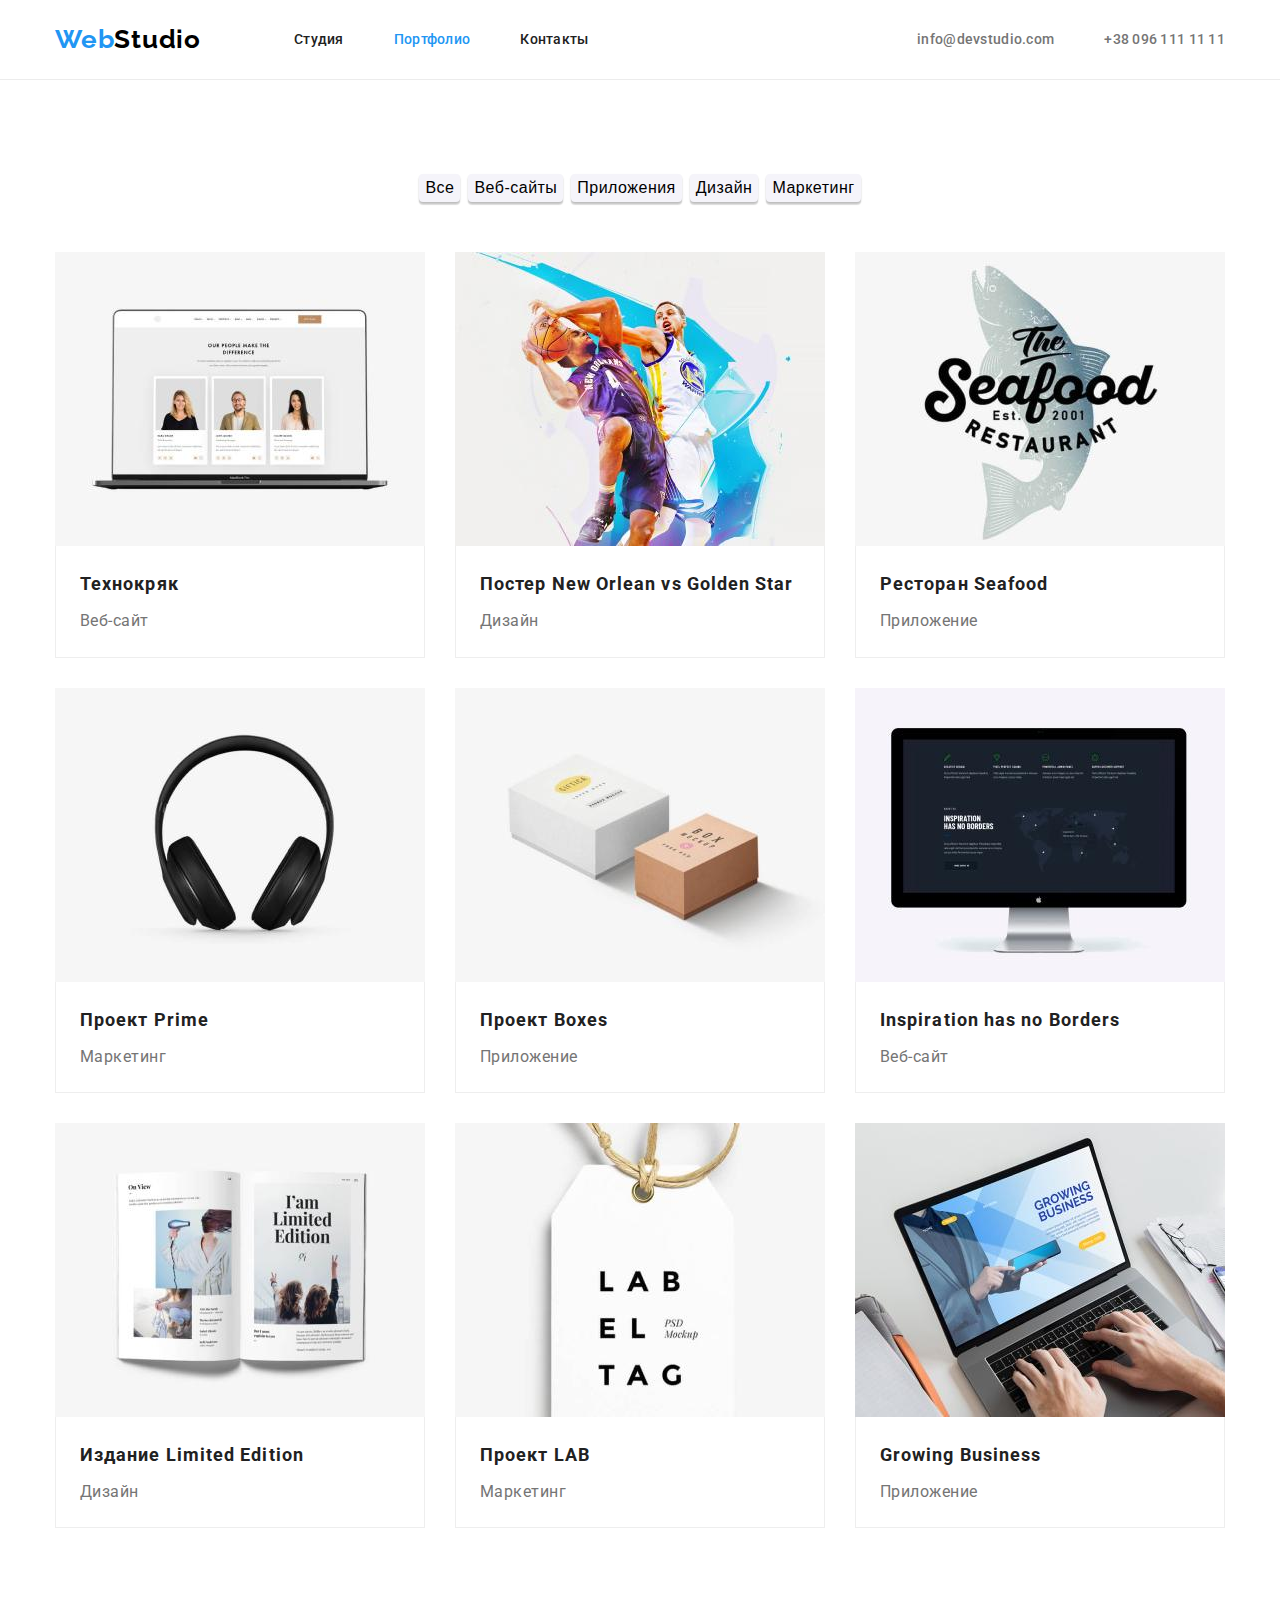
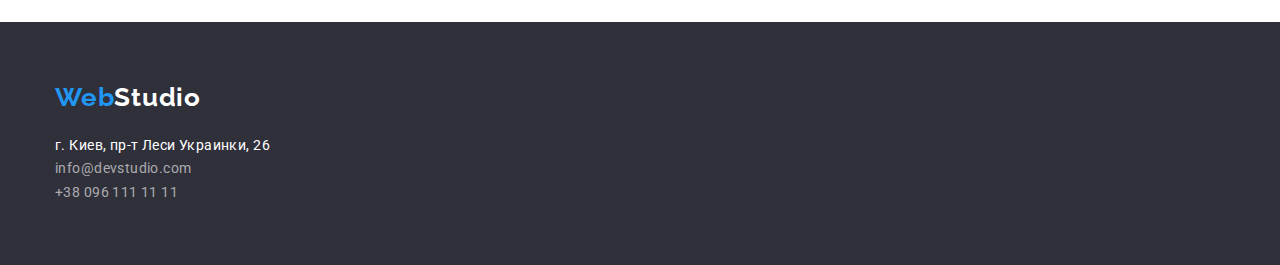
==== commit 0ffe9a4a: "ДЗ 3 на проверку" ====
--- a/portfolio.html
+++ b/portfolio.html
@@ -38,70 +38,98 @@
       <h1 class="visually-hidden">Портфолио наших работ</h1>
       <!--Меню портфолио-->
       <section class="menu-btn">
-        <div class="conteiner">
+        <div class="conteiner portfolio-conent">
         <ul class="menu-btn-list">
-          <li><button type="button" class="filtre">Все</button></li>
-          <li><button type="button" class="filtre">Веб-сайты</button></li>
-          <li><button type="button" class="filtre">Приложения</button></li>
-          <li><button type="button" class="filtre">Дизайн</button></li>
-          <li><button type="button" class="filtre">Маркетинг</button></li>
+          <li class="item"><button type="button" class="filtre">Все</button></li>
+          <li class="item"><button type="button" class="filtre">Веб-сайты</button></li>
+          <li class="item"><button type="button" class="filtre">Приложения</button></li>
+          <li class="item"><button type="button" class="filtre">Дизайн</button></li>
+          <li class="item"><button type="button" class="filtre">Маркетинг</button></li>
         </ul>
 
         <!--Портфолио-->
 
-        <ul>
+        <ul class="portfolio">
           <li class="portfolio-cart">
-            <a href="" target="_blank" class="cart-link"><img src="./images/1img.jpg" alt="" />
-            <h2 class="portfolio-title">Технокряк</h2>
+            <a href="" target="_blank" class="cart-link">
+              <img width="370px" class="img-portfolio" src="./images/1img.jpg" alt="" />
+            <div class="item-div">
+              <h2 class="portfolio-title">Технокряк</h2>
             <p class="portfolio-text">Веб-сайт</p>
+          </div>
           </a>
           </li>
           <li class="portfolio-cart">
-            <a href="" target="_blank" class="cart-link"><img src="./images/2img.jpg" alt="" />
+            <a href="" target="_blank" class="cart-link">
+              <img width="370px"  class="img-portfolio" src="./images/2img.jpg" alt="" />
+              <div class="item-div">
             <h2 class="portfolio-title">Постер New Orlean vs Golden Star</h2>
             <p class="portfolio-text">Дизайн</p>
+          </div>
+          </a>
+        
+          </li>
+          <li class="portfolio-cart">
+            <a href="" target="_blank" class="cart-link">
+              <img width="370px"  class="img-portfolio" src="./images/3img.jpg" alt="" />
+              <div class="item-div">
+            <h2 class="portfolio-title">Ресторан Seafood</h2>
+            <p class="portfolio-text">Приложение</p>
+          </div>
           </a>
           </li>
           <li class="portfolio-cart">
-            <a href="" target="_blank" class="cart-link"><img src="./images/3img.jpg" alt="" />
-            <h2 class="portfolio-title">Ресторан Seafood</h2>
-            <p class="portfolio-text">Приложение</p>
+            <a href="" target="_blank" class="cart-link">
+              <img width="370px"  class="img-portfolio" src="./images/4img.jpg" alt="" />
+              <div class="item-div">
+            <h2 class="portfolio-title">Проект Prime</h2>
+            <p class="portfolio-text">Маркетинг</p>
+          </div>
           </a>
           </li>
           <li class="portfolio-cart">
-            <a href="" target="_blank" class="cart-link"><img src="./images/4img.jpg" alt="" />
-            <h2 class="portfolio-title">Проект Prime</h2>
-            <p class="portfolio-text">Маркетинг</p>
+            <a href="" target="_blank" class="cart-link">
+              <img width="370px"  class="img-portfolio" src="./images/5img.jpg" alt="" />
+              <div class="item-div">
+            <h2 class="portfolio-title">Проект Boxes</h2>
+            <p class="portfolio-text">Приложение</p>
+          </div>
           </a>
           </li>
           <li class="portfolio-cart">
-            <a href="" target="_blank" class="cart-link"><img src="./images/5img.jpg" alt="" />
-            <h2 class="portfolio-title">Проект Boxes</h2>
-            <p class="portfolio-text">Приложение</p>
+            <a href="" target="_blank" class="cart-link">
+              <img width="370px"  class="img-portfolio" src="./images/6img.jpg" alt="" />
+              <div class="item-div">
+            <h2 class="portfolio-title">Inspiration has no Borders</h2>
+            <p class="portfolio-text">Веб-сайт</p>
+          </div>
           </a>
           </li>
           <li class="portfolio-cart">
-            <a href="" target="_blank" class="cart-link"><img src="./images/6img.jpg" alt="" />
-            <h2 class="portfolio-title">Inspiration has no Borders</h2>
-            <p class="portfolio-text">Веб-сайт</p>
+            <a href="" target="_blank" class="cart-link">
+              <img width="370px"  class="img-portfolio" src="./images/7img.jpg" alt="" />
+              <div class="item-div">
+            <h2 class="portfolio-title">Издание Limited Edition</h2>
+            <p class="portfolio-text">Дизайн</p>
+          </div>
           </a>
           </li>
           <li class="portfolio-cart">
-            <a href="" target="_blank" class="cart-link"><img src="./images/7img.jpg" alt="" />
-            <h2 class="portfolio-title">Издание Limited Edition</h2>
-            <p class="portfolio-text">Дизайн</p>
+            <a href="" target="_blank" class="cart-link">
+              <img width="370px"  class="img-portfolio" src="./images/8img.jpg" alt="" />
+              <div class="item-div">
+            <h2 class="portfolio-title">Проект LAB</h2>
+            <p class="portfolio-text">Маркетинг</p>
+          </div>
           </a>
           </li>
           <li class="portfolio-cart">
-            <a href="" target="_blank" class="cart-link"><img src="./images/8img.jpg" alt="" />
-            <h2 class="portfolio-title">Проект LAB</h2>
-            <p class="portfolio-text">Маркетинг</p>
-          </a>
-          </li>
-          <li class="portfolio-cart">
-            <a href="" target="_blank" class="cart-link"><img src="./images/9img.jpg" alt="" />
+            <a href="" target="_blank" class="cart-link">
+              <img width="370px"  class="img-portfolio" src="./images/9img.jpg" alt="" />
+              <div class="item-div">
             <h2 class="portfolio-title">Growing Business</h2>
             <p class="portfolio-text">Приложение</p>
+          </div>
           </a>
           </li>
         </ul>
--- a/css/styles.css
+++ b/css/styles.css
@@ -32,6 +32,21 @@
 
 /* BODY */
 
+html {
+  box-sizing: border-box;
+}
+
+*,
+*::before,
+*::after {
+  box-sizing: inherit;
+}
+
+.section {
+  padding-top: 94px;
+  padding-bottom: 94px;
+}
+
 body {
   background-color: var(--white-color);
   color: var(--text-color);
@@ -65,6 +80,10 @@
 }
 
 /* HEADER */
+.header {
+  border-bottom: 1px solid #ececec;
+  background-color: var(--white-color);
+}
 
 .conteiner {
   width: 1200px;
@@ -168,6 +187,7 @@
 .hero-content {
   padding-top: 200px;
   padding-bottom: 200px;
+  margin-bottom: 94px;
 }
 
 .hero-title {
@@ -224,8 +244,17 @@
   margin: 0;
   }
 
+  .skils-content {
+    margin-bottom: 94px;
+  }
+
   .skils-com-lict {
     list-style: none;
+    display: flex;
+  }
+
+  .skils-com-lict .item + .item {
+    margin-left: 30px;
   }
 
 .com-item-title {
@@ -239,12 +268,18 @@
   margin-bottom: 10px;
 }
 
+
 .com-item-text {
   line-height: 1.7;
   letter-spacing: 0.03em;
 }
   
+
 /* Чемы мы занимаемся */
+
+.work-content {
+  margin-bottom: 94px;
+}
 
 .work-title {
   font-weight: 700;
@@ -258,13 +293,24 @@
 
 .work-list {
   list-style: none;
-}
+  display: flex;
+}
+
+.work-list .item + .item {
+  margin-left: 30px;
+}
+
+
 
   /* Наша команда */
 
  .team {
     background-color: var(--team-back-color);
  }
+
+ /* .team-content {
+  padding-bottom: 94px;
+ } */
 
  .team-title {
   font-weight: 700;
@@ -278,10 +324,19 @@
 
  .team-list {
   list-style: none;
+  display: flex;
+ }
+
+ .team-list .cart-team + .cart-team {
+  margin-left: 30px;
  }
 
  .cart-team {
 background-color: var(--white-color);
+ }
+
+ .team-img {
+  margin-bottom: 30px;
  }
 
 .cart-title {
@@ -291,6 +346,7 @@
   line-height: 1.18;
   letter-spacing: 0.03em;
   color: var(--h-text-color);
+  margin-bottom: 10px;
 }
 
  .cart-text {
@@ -298,13 +354,27 @@
   font-size: 16px;
   line-height: 1.18;
   letter-spacing: 0.03em;
+  margin-bottom: 30px;
  }
 
 
  /* Страница Портфолио */
 
+.portfolio-conent {
+padding-top: 94px;
+padding-bottom: 94px;
+}
+
+/* кнопки-фильтры портфолио */
 .menu-btn-list {
   list-style: none;
+  display: flex;
+  margin-bottom: 50px;
+  justify-content: center;
+}
+
+.menu-btn-list .item + .item {
+  margin-left: 8px;
 }
 
 .filtre {
@@ -312,6 +382,7 @@
   letter-spacing: 0.03em;
   background: var(--team-back-color);
   border-radius: 4px;
+  border: 0;
   font-weight: 500;
   font-size: 16px;
   line-height: 1.62;
@@ -324,13 +395,38 @@
   color: var(--white-color);
 }
 
+
+/* сетка портфолио */
+
+.portfolio {
+  display: flex;
+  flex-wrap: wrap;
+}
+
 .portfolio-cart {
   background: var(--white-color);
   list-style: none;
+  flex-basis: calc((100% - 60px) / 3);
+  margin-right: 30px;
+  margin-bottom: 30px;
+}
+
+.portfolio-cart:nth-last-child(3n+1) {
+  margin-right: 0;
+}
+
+.portfolio-cart:nth-last-child(-n+3) {
+  margin-bottom: 0;
 }
 
 .cart-link {
   text-decoration: none;
+}
+
+.item-div {
+  border: 1px solid #eeeeee;
+  border-top: none;
+  padding: 20px 24px;
 }
 
 .portfolio-title {
@@ -339,6 +435,7 @@
   line-height: 2;
   letter-spacing: 0.06em;
   color: var(--h-text-color);
+  margin-bottom: 4px;
 }
 
 .portfolio-text {
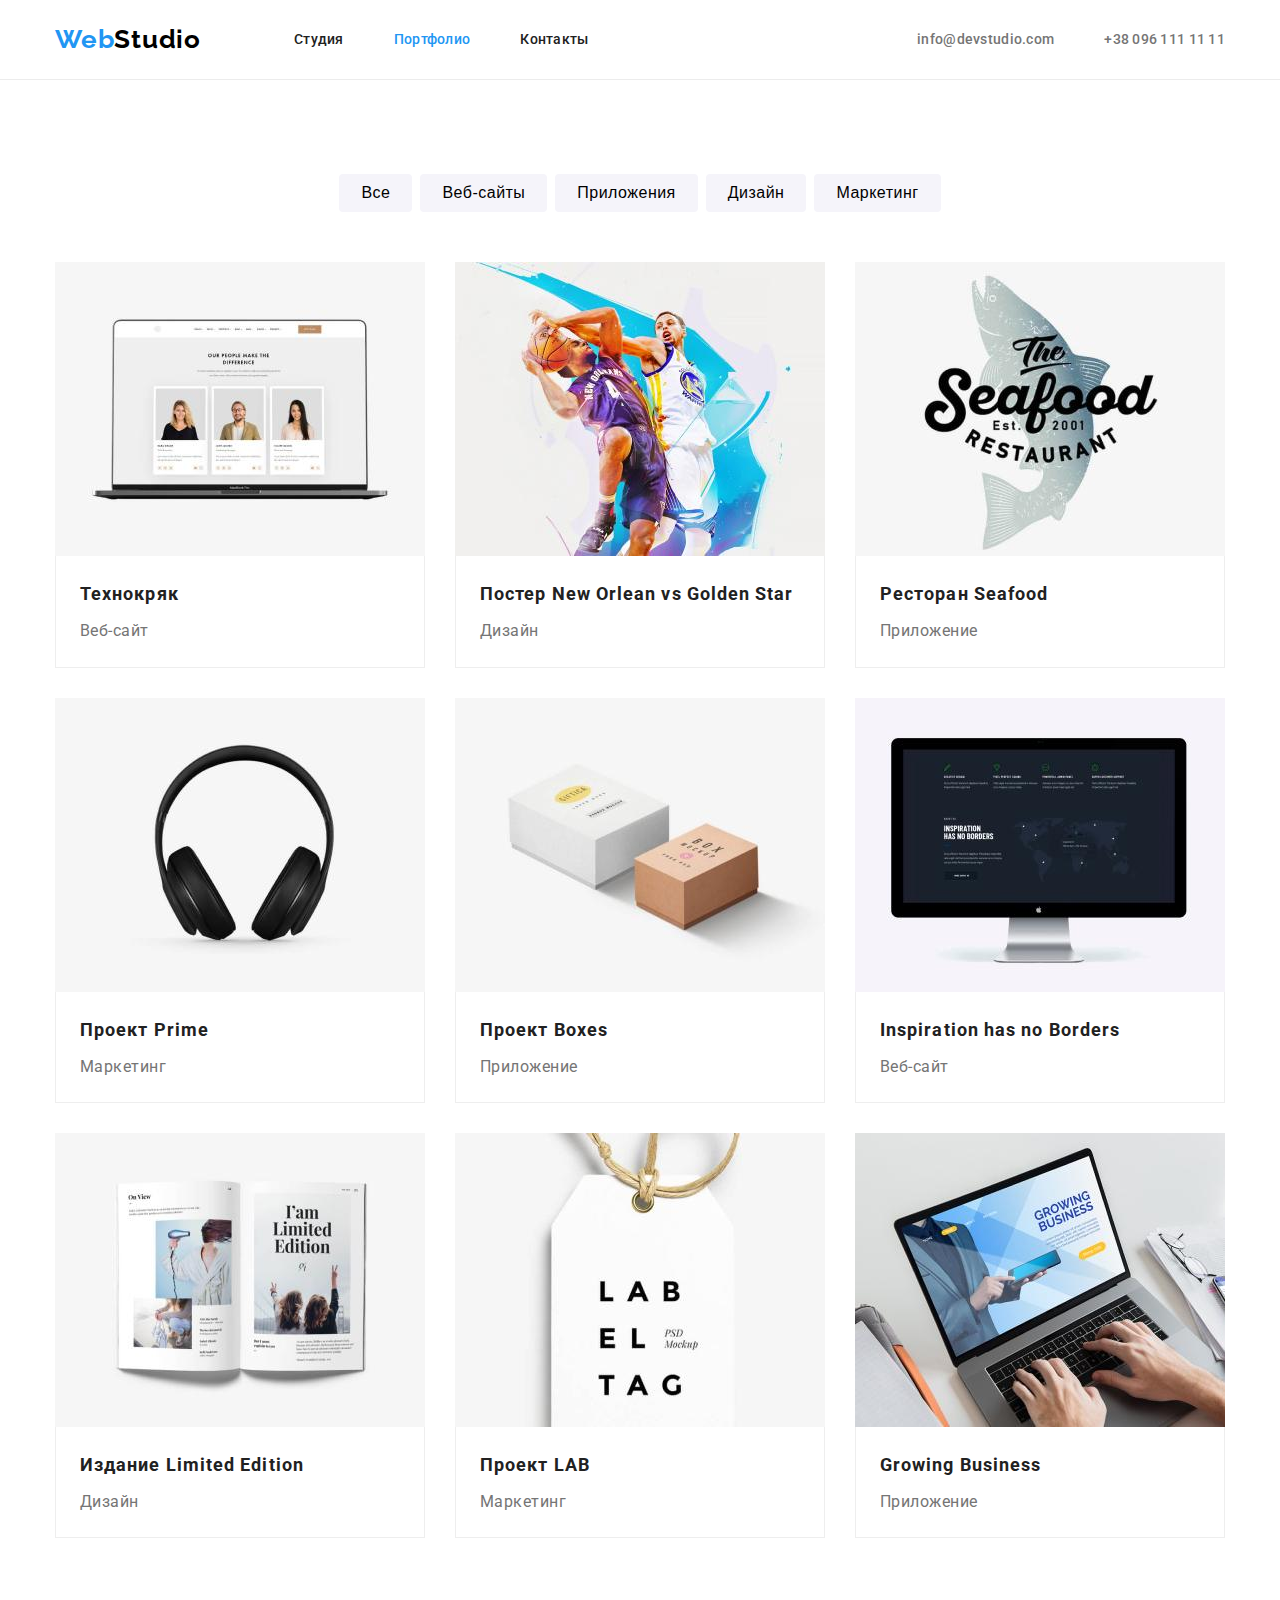
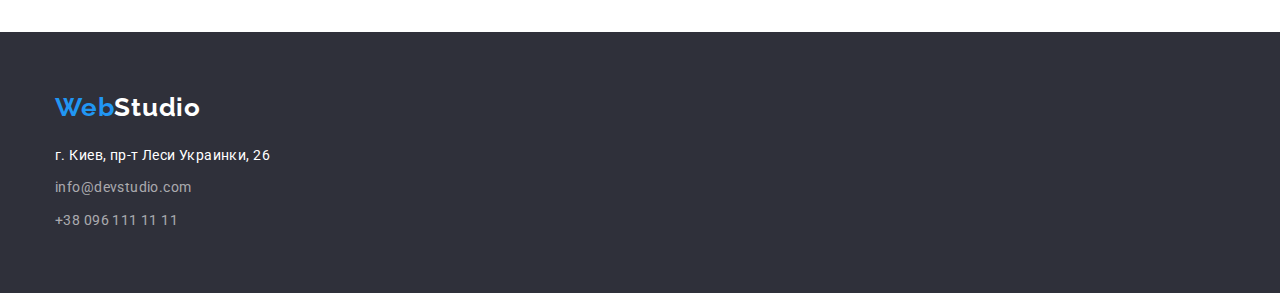
==== commit d6bfaa3b: "доработка" ====
--- a/portfolio.html
+++ b/portfolio.html
@@ -4,152 +4,159 @@
 		<meta charset="UTF-8" />
 		<meta http-equiv="X-UA-Compatible" content="IE=edge" />
 		<meta name="viewport" content="width=device-width, initial-scale=1.0" />
-    <link rel="stylesheet" href="node_modules/modern-normalize/modern-normalize.css">
+		<link rel="stylesheet" href="node_modules/modern-normalize/modern-normalize.css" />
 		<link rel="stylesheet" href="./css/styles.css" />
-    <link rel="preconnect" href="https://fonts.googleapis.com">
-<link rel="preconnect" href="https://fonts.gstatic.com" crossorigin>
-<link href="https://fonts.googleapis.com/css2?family=Montserrat:wght@400;700&family=Raleway:wght@700&family=Roboto:wght@400;500;700;900&display=swap" rel="stylesheet"> 
+		<link rel="preconnect" href="https://fonts.googleapis.com" />
+		<link rel="preconnect" href="https://fonts.gstatic.com" crossorigin />
+		<link
+			href="https://fonts.googleapis.com/css2?family=Montserrat:wght@400;700&family=Raleway:wght@700&family=Roboto:wght@400;500;700;900&display=swap"
+			rel="stylesheet"
+		/>
 		<title>Портфолио компании WebStudio</title>
 	</head>
-  <body>
-    <!--Шапка сайта-->
+	<body>
+		<!--Шапка сайта-->
 		<header class="header">
 			<div class="conteiner header-nav">
-			<nav class="header-nav">
-				<a href="./index.html" class="logo"><span class="logo-web">Web</span>Studio</a>
+				<nav class="header-nav">
+					<a href="./index.html" class="logo"><span class="logo-web">Web</span>Studio</a>
 
-				<ul class="menu-nav">
-					<li class="item"><a class="nav-link" href="./index.html">Студия</a></li>
-					<li class="item"><a class="nav-link act" href="./portfolio.html">Портфолио</a></li>
-					<li class="item"><a class="nav-link" href="">Контакты</a></li>
+					<ul class="menu-nav">
+						<li class="item"><a class="nav-link" href="./index.html">Студия</a></li>
+						<li class="item"><a class="nav-link act" href="./portfolio.html">Портфолио</a></li>
+						<li class="item"><a class="nav-link" href="">Контакты</a></li>
+					</ul>
+				</nav>
+
+				<ul class="menu-nav-cont">
+					<li class="item"><a class="nav-cont" href="mailto:info@devstudio.com">info@devstudio.com</a></li>
+					<li class="item"><a class="nav-cont" href="tel:+380961111111">+38 096 111 11 11</a></li>
 				</ul>
-			</nav>
-
-			<ul class="menu-nav-cont">
-				<li class="item"><a class="nav-cont" href="mailto:info@devstudio.com">info@devstudio.com</a></li>
-				<li class="item"><a class="nav-cont" href="tel:+380961111111">+38 096 111 11 11</a></li>
-			</ul>
-		</div>
+			</div>
 		</header>
 
-    <!--Основной окнтент-->
-    <main>
+		<!--Основной окнтент-->
+		<main>
+			<h1 class="visually-hidden">Портфолио наших работ</h1>
+			<!--Меню портфолио-->
+			<section class="section menu-btn">
+				<div class="conteiner">
+					<ul class="menu-btn-list">
+						<li class="item"><button type="button" class="filtre">Все</button></li>
+						<li class="item"><button type="button" class="filtre">Веб-сайты</button></li>
+						<li class="item"><button type="button" class="filtre">Приложения</button></li>
+						<li class="item"><button type="button" class="filtre">Дизайн</button></li>
+						<li class="item"><button type="button" class="filtre">Маркетинг</button></li>
+					</ul>
 
-      <h1 class="visually-hidden">Портфолио наших работ</h1>
-      <!--Меню портфолио-->
-      <section class="menu-btn">
-        <div class="conteiner portfolio-conent">
-        <ul class="menu-btn-list">
-          <li class="item"><button type="button" class="filtre">Все</button></li>
-          <li class="item"><button type="button" class="filtre">Веб-сайты</button></li>
-          <li class="item"><button type="button" class="filtre">Приложения</button></li>
-          <li class="item"><button type="button" class="filtre">Дизайн</button></li>
-          <li class="item"><button type="button" class="filtre">Маркетинг</button></li>
-        </ul>
+					<!--Портфолио-->
 
-        <!--Портфолио-->
-
-        <ul class="portfolio">
-          <li class="portfolio-cart">
-            <a href="" target="_blank" class="cart-link">
-              <img width="370px" class="img-portfolio" src="./images/1img.jpg" alt="" />
-            <div class="item-div">
-              <h2 class="portfolio-title">Технокряк</h2>
-            <p class="portfolio-text">Веб-сайт</p>
-          </div>
-          </a>
-          </li>
-          <li class="portfolio-cart">
-            <a href="" target="_blank" class="cart-link">
-              <img width="370px"  class="img-portfolio" src="./images/2img.jpg" alt="" />
-              <div class="item-div">
-            <h2 class="portfolio-title">Постер New Orlean vs Golden Star</h2>
-            <p class="portfolio-text">Дизайн</p>
-          </div>
-          </a>
-        
-          </li>
-          <li class="portfolio-cart">
-            <a href="" target="_blank" class="cart-link">
-              <img width="370px"  class="img-portfolio" src="./images/3img.jpg" alt="" />
-              <div class="item-div">
-            <h2 class="portfolio-title">Ресторан Seafood</h2>
-            <p class="portfolio-text">Приложение</p>
-          </div>
-          </a>
-          </li>
-          <li class="portfolio-cart">
-            <a href="" target="_blank" class="cart-link">
-              <img width="370px"  class="img-portfolio" src="./images/4img.jpg" alt="" />
-              <div class="item-div">
-            <h2 class="portfolio-title">Проект Prime</h2>
-            <p class="portfolio-text">Маркетинг</p>
-          </div>
-          </a>
-          </li>
-          <li class="portfolio-cart">
-            <a href="" target="_blank" class="cart-link">
-              <img width="370px"  class="img-portfolio" src="./images/5img.jpg" alt="" />
-              <div class="item-div">
-            <h2 class="portfolio-title">Проект Boxes</h2>
-            <p class="portfolio-text">Приложение</p>
-          </div>
-          </a>
-          </li>
-          <li class="portfolio-cart">
-            <a href="" target="_blank" class="cart-link">
-              <img width="370px"  class="img-portfolio" src="./images/6img.jpg" alt="" />
-              <div class="item-div">
-            <h2 class="portfolio-title">Inspiration has no Borders</h2>
-            <p class="portfolio-text">Веб-сайт</p>
-          </div>
-          </a>
-          </li>
-          <li class="portfolio-cart">
-            <a href="" target="_blank" class="cart-link">
-              <img width="370px"  class="img-portfolio" src="./images/7img.jpg" alt="" />
-              <div class="item-div">
-            <h2 class="portfolio-title">Издание Limited Edition</h2>
-            <p class="portfolio-text">Дизайн</p>
-          </div>
-          </a>
-          </li>
-          <li class="portfolio-cart">
-            <a href="" target="_blank" class="cart-link">
-              <img width="370px"  class="img-portfolio" src="./images/8img.jpg" alt="" />
-              <div class="item-div">
-            <h2 class="portfolio-title">Проект LAB</h2>
-            <p class="portfolio-text">Маркетинг</p>
-          </div>
-          </a>
-          </li>
-          <li class="portfolio-cart">
-            <a href="" target="_blank" class="cart-link">
-              <img width="370px"  class="img-portfolio" src="./images/9img.jpg" alt="" />
-              <div class="item-div">
-            <h2 class="portfolio-title">Growing Business</h2>
-            <p class="portfolio-text">Приложение</p>
-          </div>
-          </a>
-          </li>
-        </ul>
-      </div>
-      </section>
-    </main>
-    <!--Футер-->
+					<ul class="portfolio">
+						<li class="portfolio-cart">
+							<a href="" target="_blank" class="cart-link">
+								<img width="370px" class="img-portfolio" src="./images/1img.jpg" alt="" />
+								<div class="item-div">
+									<h2 class="portfolio-title">Технокряк</h2>
+									<p class="portfolio-text">Веб-сайт</p>
+								</div>
+							</a>
+						</li>
+						<li class="portfolio-cart">
+							<a href="" target="_blank" class="cart-link">
+								<img width="370px" class="img-portfolio" src="./images/2img.jpg" alt="" />
+								<div class="item-div">
+									<h2 class="portfolio-title">Постер New Orlean vs Golden Star</h2>
+									<p class="portfolio-text">Дизайн</p>
+								</div>
+							</a>
+						</li>
+						<li class="portfolio-cart">
+							<a href="" target="_blank" class="cart-link">
+								<img width="370px" class="img-portfolio" src="./images/3img.jpg" alt="" />
+								<div class="item-div">
+									<h2 class="portfolio-title">Ресторан Seafood</h2>
+									<p class="portfolio-text">Приложение</p>
+								</div>
+							</a>
+						</li>
+						<li class="portfolio-cart">
+							<a href="" target="_blank" class="cart-link">
+								<img width="370px" class="img-portfolio" src="./images/4img.jpg" alt="" />
+								<div class="item-div">
+									<h2 class="portfolio-title">Проект Prime</h2>
+									<p class="portfolio-text">Маркетинг</p>
+								</div>
+							</a>
+						</li>
+						<li class="portfolio-cart">
+							<a href="" target="_blank" class="cart-link">
+								<img width="370px" class="img-portfolio" src="./images/5img.jpg" alt="" />
+								<div class="item-div">
+									<h2 class="portfolio-title">Проект Boxes</h2>
+									<p class="portfolio-text">Приложение</p>
+								</div>
+							</a>
+						</li>
+						<li class="portfolio-cart">
+							<a href="" target="_blank" class="cart-link">
+								<img width="370px" class="img-portfolio" src="./images/6img.jpg" alt="" />
+								<div class="item-div">
+									<h2 class="portfolio-title">Inspiration has no Borders</h2>
+									<p class="portfolio-text">Веб-сайт</p>
+								</div>
+							</a>
+						</li>
+						<li class="portfolio-cart">
+							<a href="" target="_blank" class="cart-link">
+								<img width="370px" class="img-portfolio" src="./images/7img.jpg" alt="" />
+								<div class="item-div">
+									<h2 class="portfolio-title">Издание Limited Edition</h2>
+									<p class="portfolio-text">Дизайн</p>
+								</div>
+							</a>
+						</li>
+						<li class="portfolio-cart">
+							<a href="" target="_blank" class="cart-link">
+								<img width="370px" class="img-portfolio" src="./images/8img.jpg" alt="" />
+								<div class="item-div">
+									<h2 class="portfolio-title">Проект LAB</h2>
+									<p class="portfolio-text">Маркетинг</p>
+								</div>
+							</a>
+						</li>
+						<li class="portfolio-cart">
+							<a href="" target="_blank" class="cart-link">
+								<img width="370px" class="img-portfolio" src="./images/9img.jpg" alt="" />
+								<div class="item-div">
+									<h2 class="portfolio-title">Growing Business</h2>
+									<p class="portfolio-text">Приложение</p>
+								</div>
+							</a>
+						</li>
+					</ul>
+				</div>
+			</section>
+		</main>
+		<!--Футер-->
 		<footer class="footer-section">
 			<div class="conteiner footer-content">
-			<a href="./index.html" class="logo foot"><span class="logo-web">Web</span><span class="footer-studio">Studio</span></a>
-			<address>
-				<ul class="contact-footer">
-					<li>
-						<a class="address" href="https://goo.gl/maps/L429s9yHfbcvS6HbA" target="_blank" rel="noopener noreferrer nofollow">г. Киев, пр-т Леси Украинки, 26</a>
-					</li>
-					<li><a class="footer-cont" href="mailto:info@devstudio.com">info@devstudio.com</a></li>
-				    <li><a class="footer-cont" href="tel:+380961111111">+38 096 111 11 11</a></li>
-				</ul>
-			</address>
-		</div>
+				<a href="./index.html" class="logo foot"
+					><span class="logo-web">Web</span><span class="footer-studio">Studio</span></a>
+				<address>
+					<ul class="contact-footer">
+						<li class="item-foot">
+							<a
+								class="address"
+								href="https://goo.gl/maps/L429s9yHfbcvS6HbA"
+								target="_blank"
+								rel="noopener noreferrer nofollow"
+								>г. Киев, пр-т Леси Украинки, 26</a>
+						</li>
+						<li class="item-foot"><a class="footer-cont" href="mailto:info@devstudio.com">info@devstudio.com</a></li>
+						<li class="item-foot"><a class="footer-cont" href="tel:+380961111111">+38 096 111 11 11</a></li>
+					</ul>
+				</address>
+			</div>
 		</footer>
-  </body>
+	</body>
 </html>
--- a/css/styles.css
+++ b/css/styles.css
@@ -182,13 +182,10 @@
 
 .hero {
     background: var(--hero-back-color);
-}
-
-.hero-content {
-  padding-top: 200px;
-  padding-bottom: 200px;
-  margin-bottom: 94px;
-}
+    padding-top: 200px;
+    padding-bottom: 200px;
+}
+
 
 .hero-title {
   display: block;
@@ -244,10 +241,6 @@
   margin: 0;
   }
 
-  .skils-content {
-    margin-bottom: 94px;
-  }
-
   .skils-com-lict {
     list-style: none;
     display: flex;
@@ -256,6 +249,10 @@
   .skils-com-lict .item + .item {
     margin-left: 30px;
   }
+
+.com-list-item {
+  width: 270px;
+}
 
 .com-item-title {
   font-weight: 700;
@@ -277,8 +274,8 @@
 
 /* Чемы мы занимаемся */
 
-.work-content {
-  margin-bottom: 94px;
+.work {
+  padding-top: 0;
 }
 
 .work-title {
@@ -304,13 +301,9 @@
 
   /* Наша команда */
 
- .team {
+.team {
     background-color: var(--team-back-color);
  }
-
- /* .team-content {
-  padding-bottom: 94px;
- } */
 
  .team-title {
   font-weight: 700;
@@ -332,7 +325,10 @@
  }
 
  .cart-team {
-background-color: var(--white-color);
+  background-color: var(--white-color);
+  border: 1px solid;
+  border-color: #eeeeee;
+  border-radius: 2%;
  }
 
  .team-img {
@@ -360,11 +356,6 @@
 
  /* Страница Портфолио */
 
-.portfolio-conent {
-padding-top: 94px;
-padding-bottom: 94px;
-}
-
 /* кнопки-фильтры портфолио */
 .menu-btn-list {
   list-style: none;
@@ -378,21 +369,22 @@
 }
 
 .filtre {
-  text-align: center;
-  letter-spacing: 0.03em;
   background: var(--team-back-color);
+  padding: 6px 22px;
   border-radius: 4px;
   border: 0;
   font-weight: 500;
   font-size: 16px;
   line-height: 1.62;
-  box-shadow: var(--box-shadow-color);
+  text-align: center;
+  letter-spacing: 0.03em;
 }
 
 .filtre:hover,
 .filtre:focus {
   background: var(--accent-color);
   color: var(--white-color);
+  box-shadow: var(--box-shadow-color);
 }
 
 
@@ -458,13 +450,17 @@
 
   .logo.foot {
     display: block;
-    padding-bottom: 20px;
+    margin-bottom: 20px;
   }
 
 .contact-footer {
   display: block;
   font-style: normal;
   list-style: none;
+}
+
+.contact-footer .item-foot + .item-foot {
+  margin-top: 9px;
 }
 
 .address, .footer-cont {
